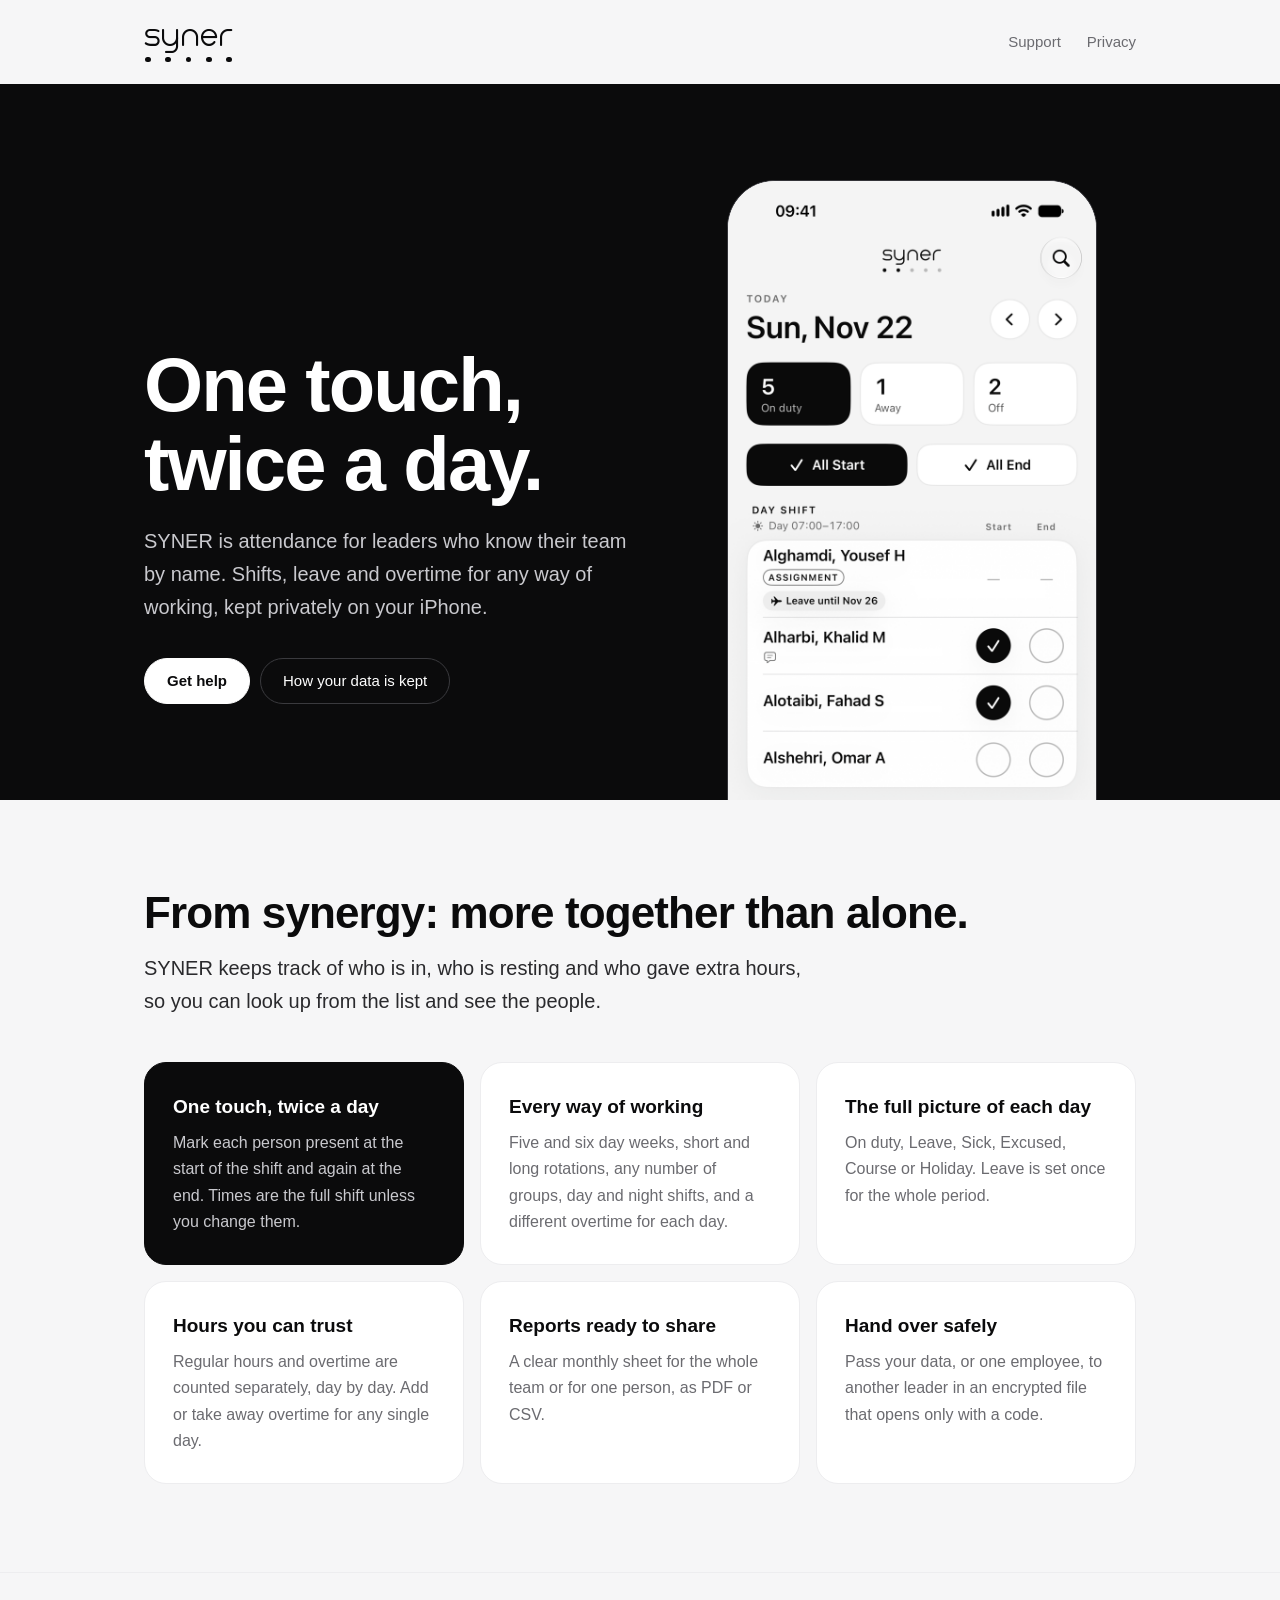
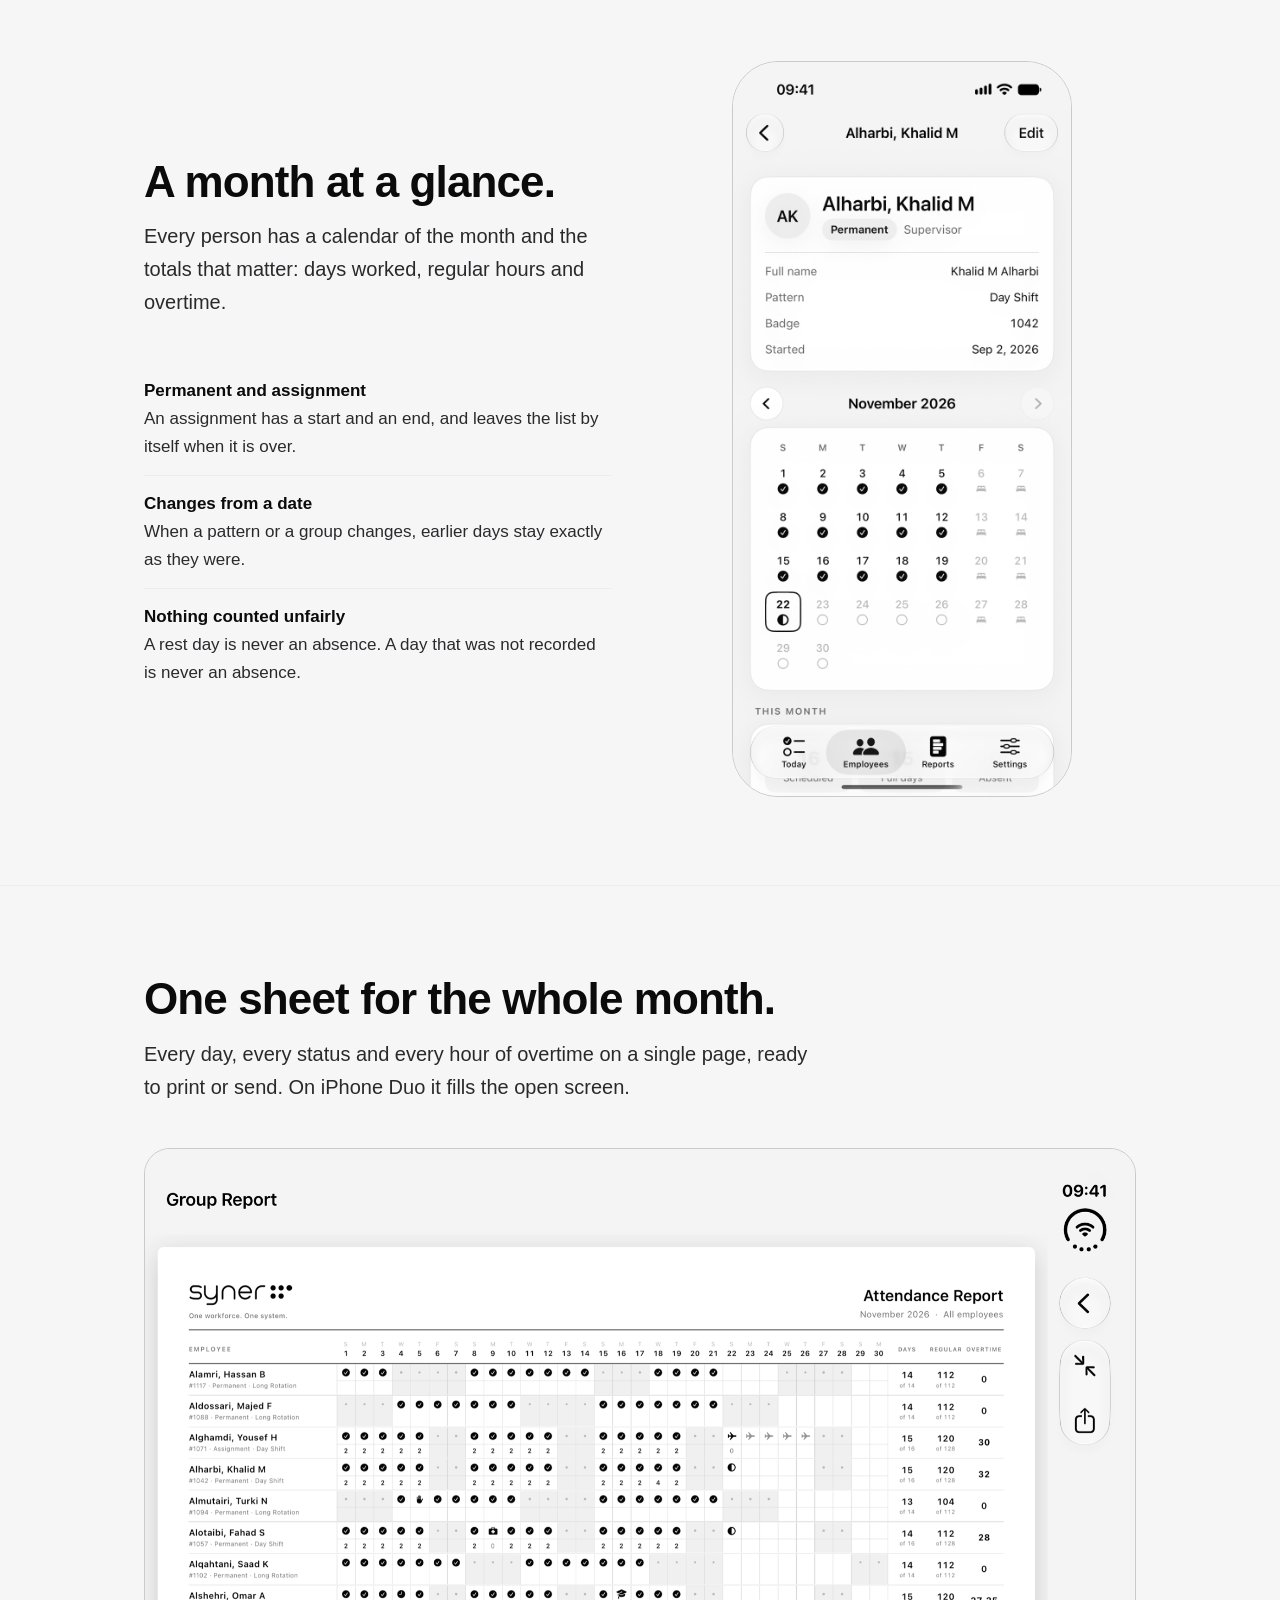
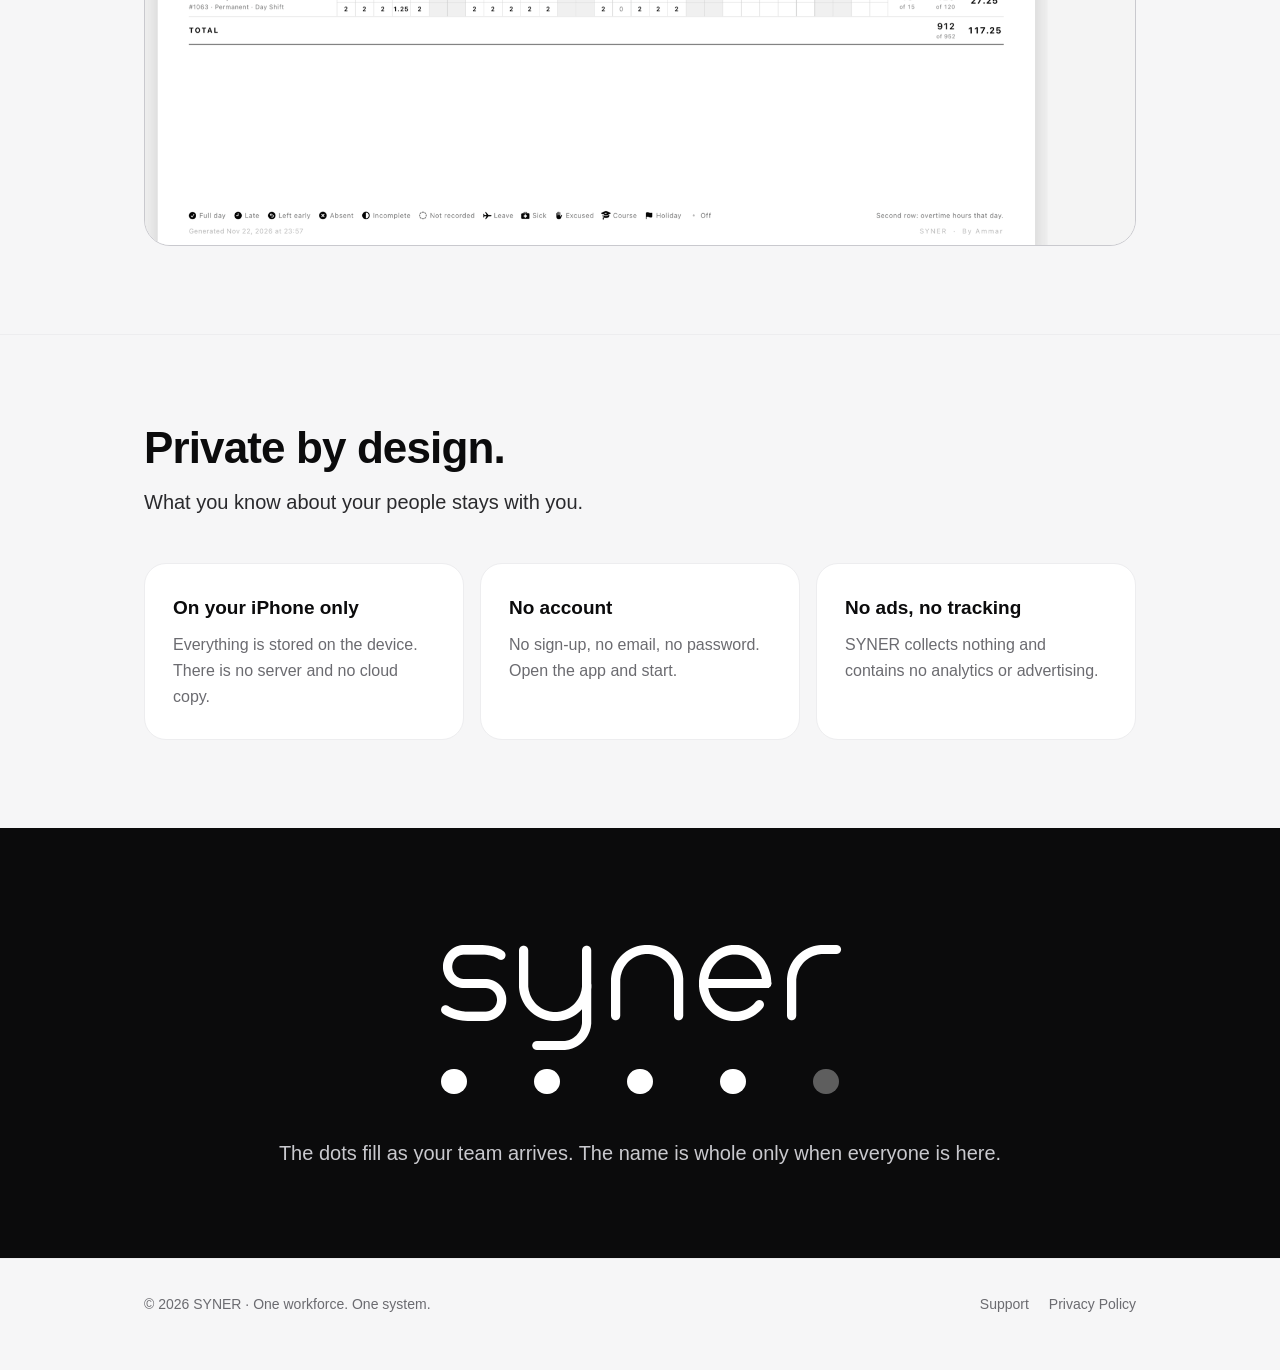
==== index.html @ 1ca75321 "SYNER website: home, support and privacy policy" ====
<!doctype html>
<html lang="en">
<head>
<meta charset="utf-8">
<meta name="viewport" content="width=device-width, initial-scale=1">
<title>SYNER — Team attendance and overtime</title>
<meta name="description" content="SYNER is attendance for leaders who know their team by name. One touch, twice a day: shifts, leave and overtime for any work pattern, kept privately on your iPhone.">
<meta property="og:title" content="SYNER — One workforce. One system.">
<meta property="og:description" content="Attendance, shifts, leave and overtime for your whole team. Private, on your iPhone.">
<meta property="og:image" content="img/social.png">
<link rel="icon" href="img/icon.png">
<link rel="stylesheet" href="style.css">
</head>
<body>

<header class="top"><div class="wrap">
  <a class="mark" href="./" aria-label="SYNER home"><b>syner</b><i><u></u><u></u><u></u><u></u><u></u></i></a>
  <nav><a href="support.html">Support</a><a href="privacy.html">Privacy</a></nav>
</div></header>

<main>
<section class="hero"><div class="wrap grid">
  <div class="copy">
    <h1>One touch,<br>twice a day.</h1>
    <p>SYNER is attendance for leaders who know their team by name. Shifts, leave and overtime for any way of working, kept privately on your iPhone.</p>
    <a class="badge solid" href="support.html">Get help</a><a class="badge" href="privacy.html">How your data is kept</a>
  </div>
  <div class="shot"><img src="img/01-today.png" alt="The Today screen in SYNER: each person with a tick for the start and the end of the shift" width="782" height="1700"></div>
</div></section>

<section><div class="wrap">
  <h2>From synergy: more together than alone.</h2>
  <p class="lead">SYNER keeps track of who is in, who is resting and who gave extra hours, so you can look up from the list and see the people.</p>
  <div class="cards">
    <div class="card dark"><h3>One touch, twice a day</h3><p>Mark each person present at the start of the shift and again at the end. Times are the full shift unless you change them.</p></div>
    <div class="card"><h3>Every way of working</h3><p>Five and six day weeks, short and long rotations, any number of groups, day and night shifts, and a different overtime for each day.</p></div>
    <div class="card"><h3>The full picture of each day</h3><p>On duty, Leave, Sick, Excused, Course or Holiday. Leave is set once for the whole period.</p></div>
    <div class="card"><h3>Hours you can trust</h3><p>Regular hours and overtime are counted separately, day by day. Add or take away overtime for any single day.</p></div>
    <div class="card"><h3>Reports ready to share</h3><p>A clear monthly sheet for the whole team or for one person, as PDF or CSV.</p></div>
    <div class="card"><h3>Hand over safely</h3><p>Pass your data, or one employee, to another leader in an encrypted file that opens only with a code.</p></div>
  </div>
</div></section>

<section class="line"><div class="wrap split">
  <div>
    <h2>A month at a glance.</h2>
    <p class="lead">Every person has a calendar of the month and the totals that matter: days worked, regular hours and overtime.</p>
    <ul class="plain">
      <li><b>Permanent and assignment</b>An assignment has a start and an end, and leaves the list by itself when it is over.</li>
      <li><b>Changes from a date</b>When a pattern or a group changes, earlier days stay exactly as they were.</li>
      <li><b>Nothing counted unfairly</b>A rest day is never an absence. A day that was not recorded is never an absence.</li>
    </ul>
  </div>
  <img src="img/03-person.png" alt="An employee's month calendar in SYNER" width="782" height="1700" loading="lazy">
</div></section>

<section class="line"><div class="wrap wide">
  <h2>One sheet for the whole month.</h2>
  <p class="lead">Every day, every status and every hour of overtime on a single page, ready to print or send. On iPhone Duo it fills the open screen.</p>
  <img src="img/duo-sheet.png" alt="The monthly attendance report in SYNER on the open iPhone Duo" width="1800" height="1266" loading="lazy">
</div></section>

<section class="line"><div class="wrap">
  <h2>Private by design.</h2>
  <p class="lead">What you know about your people stays with you.</p>
  <div class="cards">
    <div class="card"><h3>On your iPhone only</h3><p>Everything is stored on the device. There is no server and no cloud copy.</p></div>
    <div class="card"><h3>No account</h3><p>No sign-up, no email, no password. Open the app and start.</p></div>
    <div class="card"><h3>No ads, no tracking</h3><p>SYNER collects nothing and contains no analytics or advertising.</p></div>
  </div>
</div></section>

<section class="closing"><div class="wrap">
  <span class="mark"><b>syner</b><i><u></u><u></u><u></u><u></u><u class="wait"></u></i></span>
  <p>The dots fill as your team arrives. The name is whole only when everyone is here.</p>
</div></section>
</main>

<footer><div class="wrap">
  <span>© 2026 SYNER · One workforce. One system.</span>
  <span><a href="support.html">Support</a><a href="privacy.html">Privacy Policy</a></span>
</div></footer>
</body>
</html>
---- style.css ----
@font-face { font-family: "Syner Display"; src: url("font/SynerDisplay-Regular.ttf") format("truetype"); font-display: swap; }

:root { --ink: #0b0b0c; --graphite: #2a2a2d; --slate: #6b6b70; --mist: #c9c9ce; --fog: #ededef; --paper: #fff; --bg: #f6f6f7; }
* { box-sizing: border-box; }
html { -webkit-text-size-adjust: 100%; }
body { margin: 0; background: var(--bg); color: var(--ink); font: 17px/1.65 -apple-system, BlinkMacSystemFont, "SF Pro Text", "Helvetica Neue", Arial, sans-serif; -webkit-font-smoothing: antialiased; }
a { color: inherit; }
.wrap { max-width: 1040px; margin: 0 auto; padding: 0 24px; }
.narrow { max-width: 720px; }

/* The mark: the name on five dots. */
.mark { display: inline-block; text-decoration: none; line-height: 1; }
.mark b { display: block; font: 400 1em/1 "Syner Display", -apple-system, sans-serif; letter-spacing: 0; }
.mark i { display: flex; justify-content: space-between; margin: .16em .03em 0; }
.mark i u { width: .19em; height: .19em; border-radius: 50%; background: currentColor; }
.mark i u.wait { opacity: .34; }

header.top { padding: 22px 0; }
header.top .wrap { display: flex; align-items: center; justify-content: space-between; }
header.top .mark { font-size: 30px; }
nav a { margin-left: 26px; text-decoration: none; font-size: 15px; color: var(--slate); }
nav a:hover, nav a[aria-current] { color: var(--ink); }

.hero { background: var(--ink); color: #fff; padding: 96px 0 0; overflow: hidden; }
.hero .grid { display: grid; grid-template-columns: 1.05fr .95fr; gap: 48px; align-items: end; }
.hero .mark { font-size: 44px; margin-bottom: 44px; }
.hero h1 { font-size: clamp(42px, 6.4vw, 76px); line-height: 1.04; letter-spacing: -.025em; margin: 0 0 22px; font-weight: 600; }
.hero p { font-size: 20px; color: var(--mist); max-width: 30em; margin: 0 0 34px; }
.hero .copy { padding-bottom: 96px; }
.hero .shot { height: 620px; max-width: 370px; margin: 0 auto; overflow: hidden; border-radius: 48px 48px 0 0; border: 1px solid #333338; border-bottom: 0; background: #f4f4f5; }
.hero .shot img { display: block; width: 100%; height: auto; }
.badge { display: inline-block; border: 1px solid #3a3a3e; border-radius: 999px; padding: 10px 22px; color: #fff; text-decoration: none; font-size: 15px; }
.badge.solid { background: #fff; color: var(--ink); border-color: #fff; margin-right: 10px; font-weight: 600; }

section { padding: 88px 0; }
section.line { border-top: 1px solid var(--fog); }
h2 { font-size: clamp(30px, 4vw, 44px); line-height: 1.12; letter-spacing: -.02em; margin: 0 0 14px; font-weight: 600; }
.lead { font-size: 20px; color: var(--graphite); max-width: 34em; margin: 0 0 44px; }
.cards { display: grid; grid-template-columns: repeat(auto-fit, minmax(250px, 1fr)); gap: 16px; }
.card { background: var(--paper); border: 1px solid var(--fog); border-radius: 22px; padding: 28px; }
.card h3 { margin: 0 0 8px; font-size: 19px; font-weight: 600; }
.card p { margin: 0; color: var(--slate); font-size: 16px; }
.dark { background: var(--ink); color: #fff; border-color: var(--ink); }
.dark p { color: var(--mist); }

.split { display: grid; grid-template-columns: 1fr 1fr; gap: 56px; align-items: center; }
.split img { width: 100%; max-width: 340px; height: auto; display: block; margin: 0 auto; border-radius: 46px; border: 1px solid var(--mist); }
.wide img { width: 100%; height: auto; border-radius: 26px; border: 1px solid var(--mist); display: block; }
ul.plain { list-style: none; padding: 0; margin: 0; }
ul.plain li { padding: 14px 0; border-bottom: 1px solid var(--fog); color: var(--graphite); }
ul.plain li:last-child { border-bottom: 0; }
ul.plain b { display: block; color: var(--ink); font-weight: 600; }

.closing { background: var(--ink); color: #fff; text-align: center; }
.closing .mark { font-size: clamp(64px, 12vw, 132px); }
.closing p { color: var(--mist); font-size: 20px; margin: 34px 0 0; }

/* Text pages */
.page { padding: 56px 0 96px; }
.page h1 { font-size: clamp(36px, 5vw, 54px); letter-spacing: -.025em; line-height: 1.08; margin: 0 0 10px; font-weight: 600; }
.page .meta { color: var(--slate); margin: 0 0 40px; }
.page h2 { font-size: 24px; margin: 44px 0 10px; letter-spacing: -.01em; }
.page p, .page li { color: var(--graphite); }
.page ul { padding-left: 22px; }
.note { background: var(--paper); border: 1px solid var(--fog); border-radius: 22px; padding: 26px 28px; margin: 0 0 12px; }
.note p { margin: 0; }
details { background: var(--paper); border: 1px solid var(--fog); border-radius: 18px; padding: 18px 22px; margin-bottom: 10px; }
summary { cursor: pointer; font-weight: 600; list-style: none; }
summary::-webkit-details-marker { display: none; }
summary::after { content: "+"; float: right; color: var(--slate); font-weight: 400; }
details[open] summary::after { content: "–"; }
details p { margin: 12px 0 0; }
.contact { background: var(--ink); color: #fff; border-radius: 22px; padding: 32px; margin-top: 44px; }
.contact p { color: var(--mist); margin: 6px 0 20px; }
.contact a.badge.solid { margin: 0; }

footer { border-top: 1px solid var(--fog); padding: 34px 0 54px; color: var(--slate); font-size: 14px; }
footer .wrap { display: flex; justify-content: space-between; flex-wrap: wrap; gap: 12px; }
footer a { margin-left: 20px; text-decoration: none; }
footer a:first-child { margin-left: 0; }

@media (max-width: 800px) {
  .hero { padding-top: 64px; }
  .hero .grid, .split { grid-template-columns: 1fr; gap: 36px; }
  .hero .copy { padding-bottom: 8px; }
  section { padding: 64px 0; }
  nav a { margin-left: 18px; }
}
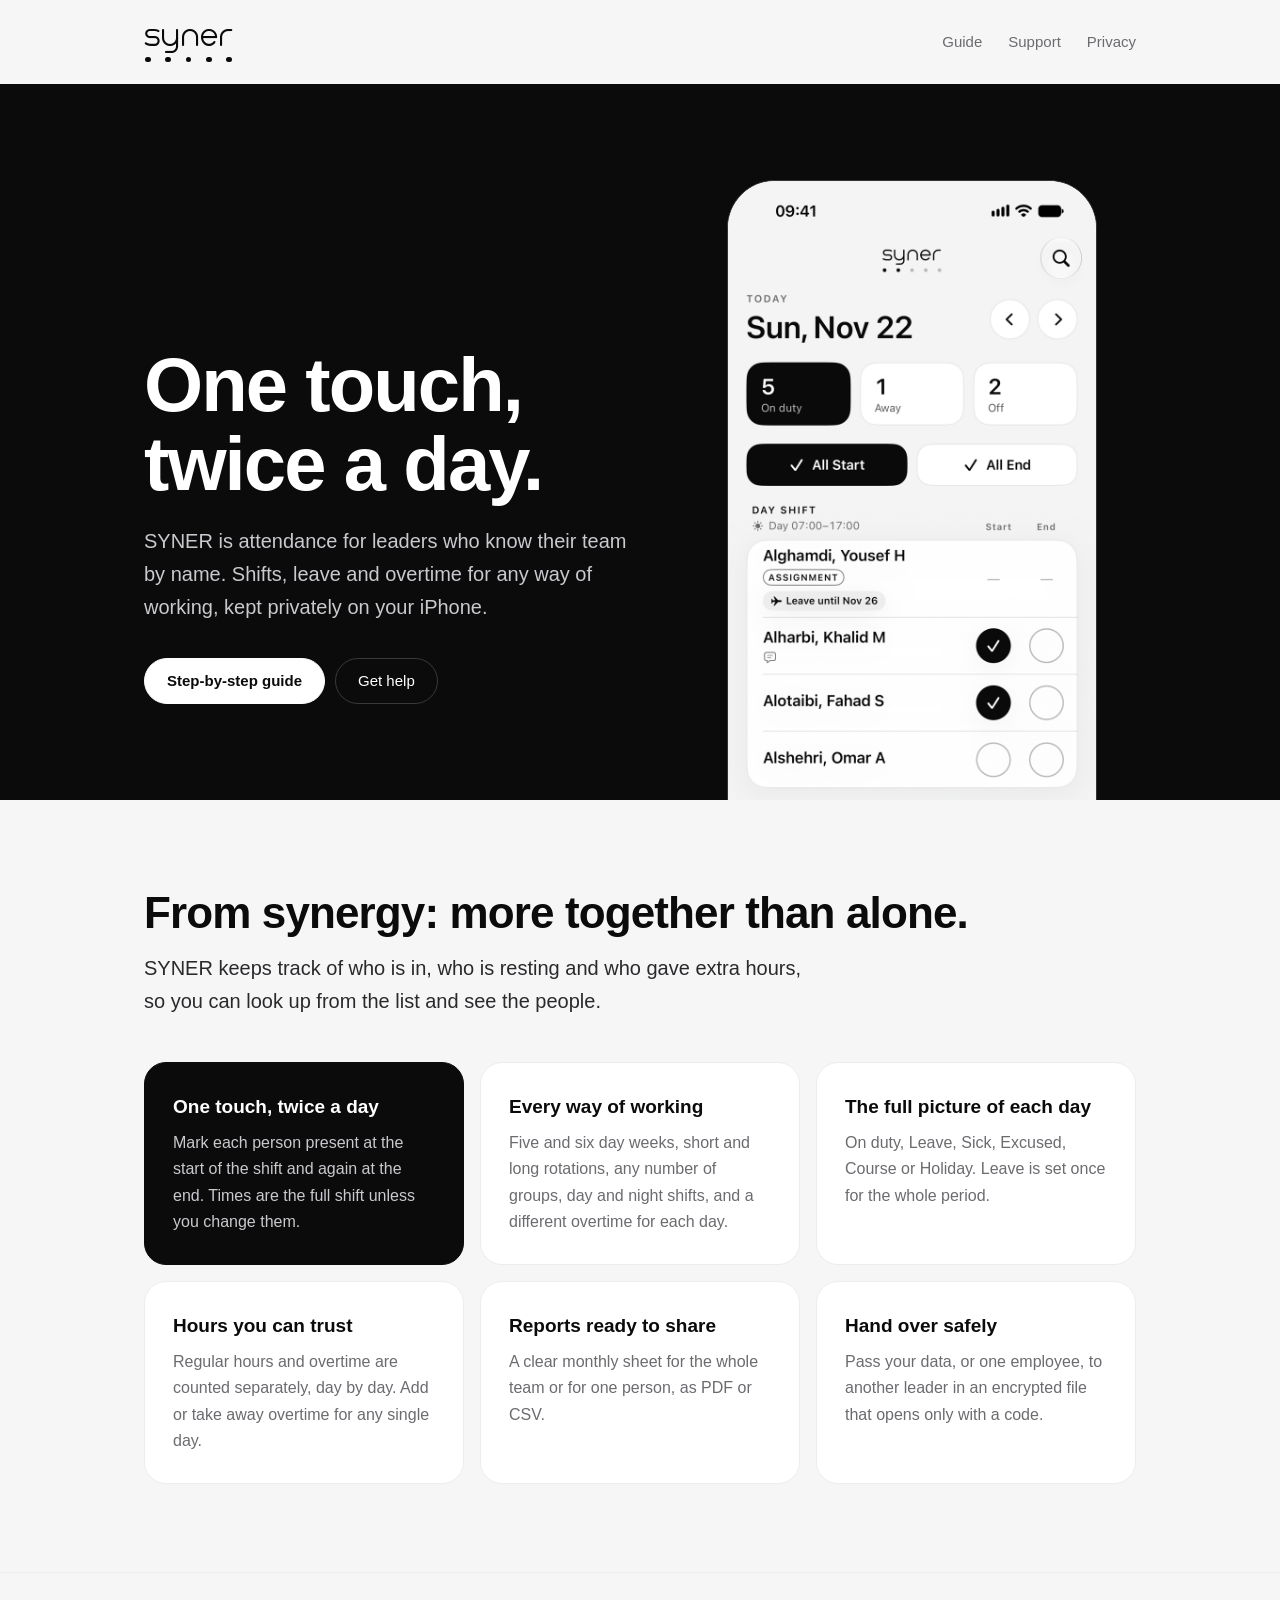
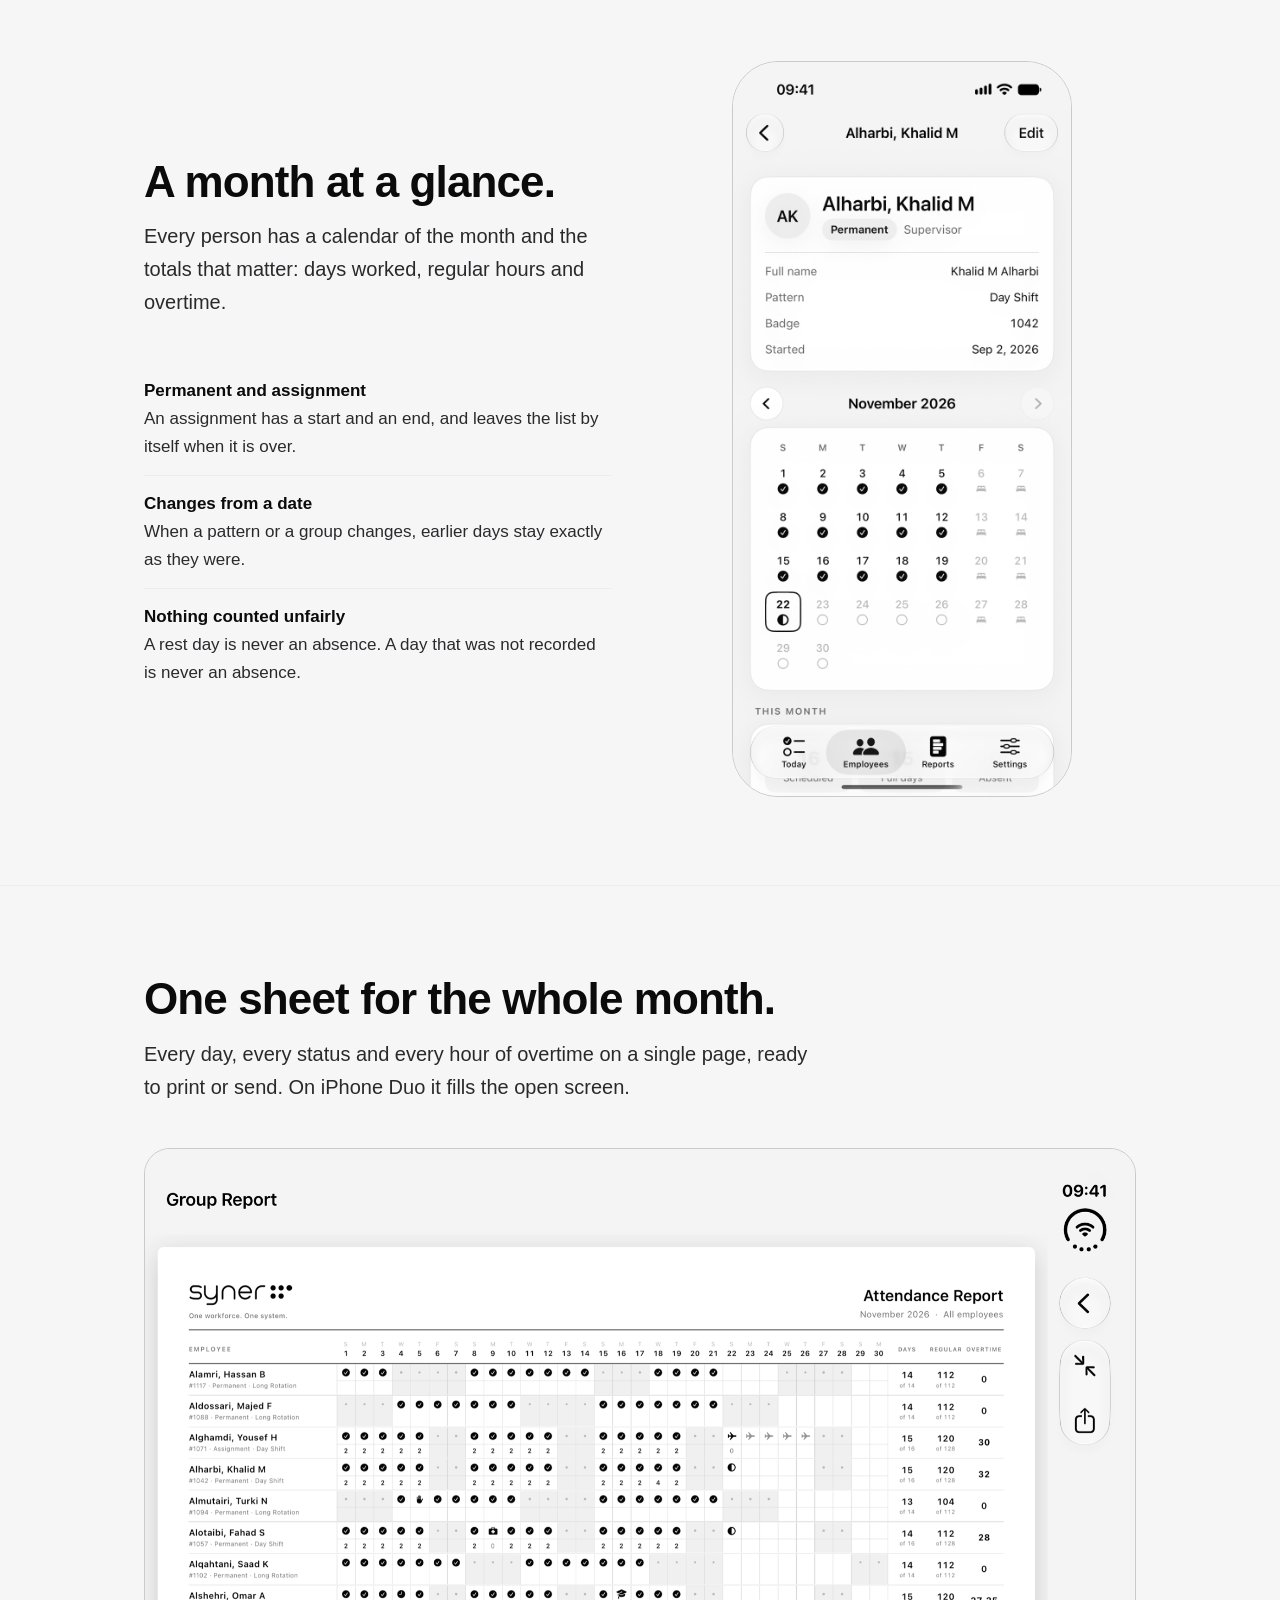
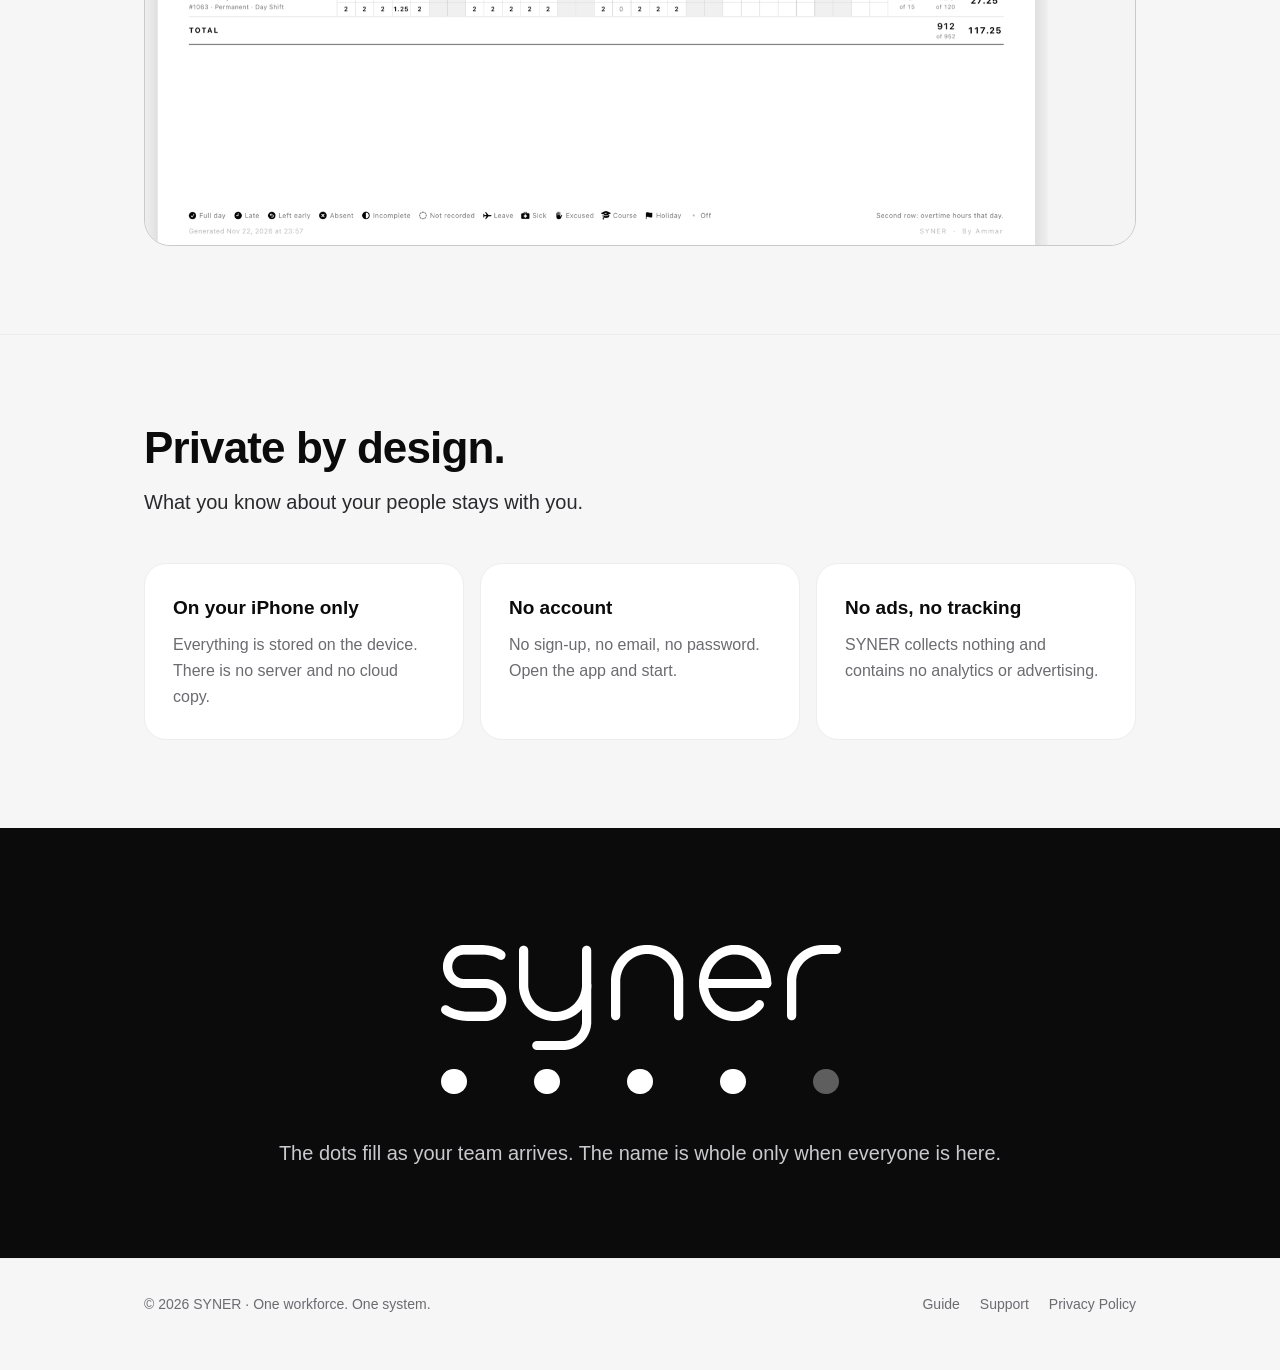
==== commit 69e9ff98: "Add the step-by-step guide with screenshots Co-Authored-By: Claude Fable 5.2 <noreply@anthropic.com>" ====
--- a/index.html
+++ b/index.html
@@ -15,7 +15,7 @@
 
 <header class="top"><div class="wrap">
   <a class="mark" href="./" aria-label="SYNER home"><b>syner</b><i><u></u><u></u><u></u><u></u><u></u></i></a>
-  <nav><a href="support.html">Support</a><a href="privacy.html">Privacy</a></nav>
+  <nav><a href="guide.html">Guide</a><a href="support.html">Support</a><a href="privacy.html">Privacy</a></nav>
 </div></header>
 
 <main>
@@ -23,7 +23,7 @@
   <div class="copy">
     <h1>One touch,<br>twice a day.</h1>
     <p>SYNER is attendance for leaders who know their team by name. Shifts, leave and overtime for any way of working, kept privately on your iPhone.</p>
-    <a class="badge solid" href="support.html">Get help</a><a class="badge" href="privacy.html">How your data is kept</a>
+    <a class="badge solid" href="guide.html">Step-by-step guide</a><a class="badge" href="support.html">Get help</a>
   </div>
   <div class="shot"><img src="img/01-today.png" alt="The Today screen in SYNER: each person with a tick for the start and the end of the shift" width="782" height="1700"></div>
 </div></section>
@@ -78,7 +78,7 @@
 
 <footer><div class="wrap">
   <span>© 2026 SYNER · One workforce. One system.</span>
-  <span><a href="support.html">Support</a><a href="privacy.html">Privacy Policy</a></span>
+  <span><a href="guide.html">Guide</a><a href="support.html">Support</a><a href="privacy.html">Privacy Policy</a></span>
 </div></footer>
 </body>
 </html>
--- a/style.css
+++ b/style.css
@@ -86,3 +86,61 @@
   section { padding: 64px 0; }
   nav a { margin-left: 18px; }
 }
+
+/* Guide */
+.guide-hero { background: var(--ink); color: #fff; padding: 84px 0 72px; }
+.guide-hero .eyebrow { margin: 0 0 18px; font-size: 13px; letter-spacing: .14em; text-transform: uppercase; color: var(--mist); }
+.guide-hero h1 { font-size: clamp(38px, 5.6vw, 66px); line-height: 1.05; letter-spacing: -.025em; margin: 0 0 20px; font-weight: 600; }
+.guide-hero p { font-size: 20px; color: var(--mist); max-width: 32em; margin: 0; }
+.phases { list-style: none; padding: 0; margin: 52px 0 0; display: grid; grid-template-columns: repeat(4, 1fr); gap: 12px; counter-reset: phase; }
+.phases a { display: block; height: 100%; border: 1px solid #333338; border-radius: 20px; padding: 20px 22px; text-decoration: none; counter-increment: phase; }
+.phases a:hover { border-color: #6b6b70; }
+.phases a::before { content: "0" counter(phase); display: block; font-size: 13px; color: var(--slate); margin-bottom: 26px; font-variant-numeric: tabular-nums; }
+.phases b { display: block; font-size: 19px; font-weight: 600; }
+.phases span { display: block; font-size: 14px; color: var(--mist); margin-top: 2px; }
+
+.toc { display: flex; flex-wrap: wrap; gap: 8px; padding: 34px 0 0; }
+.toc a { margin: 0; display: inline-flex; align-items: center; gap: 9px; background: var(--paper); border: 1px solid var(--fog); border-radius: 999px; padding: 7px 16px 7px 8px; font-size: 14px; color: var(--graphite); }
+.toc a:hover { border-color: var(--mist); color: var(--ink); }
+.toc i { font-style: normal; width: 22px; height: 22px; border-radius: 50%; background: var(--ink); color: #fff; font-size: 12px; font-weight: 600; display: grid; place-items: center; }
+
+.step { padding: 76px 0; border-top: 1px solid var(--fog); scroll-margin-top: 8px; }
+.toc + .step, div.wrap + .step { border-top: 0; }
+.step-grid { display: grid; grid-template-columns: minmax(0, 1fr) minmax(0, 1.08fr); gap: 56px; align-items: start; }
+.step .phase { margin: 0 0 14px; font-size: 12px; letter-spacing: .14em; text-transform: uppercase; color: var(--slate); }
+.step h2 { font-size: clamp(28px, 3.4vw, 38px); display: flex; align-items: center; gap: 14px; margin-bottom: 16px; }
+.step h2 .num { flex: none; width: 44px; height: 44px; border-radius: 50%; background: var(--ink); color: #fff; font-size: 20px; letter-spacing: 0; display: grid; place-items: center; }
+.step h3 { font-size: 18px; margin: 30px 0 6px; font-weight: 600; }
+.step .lead { font-size: 19px; margin-bottom: 26px; }
+.step p { color: var(--graphite); margin: 0 0 14px; }
+ol.do { list-style: none; counter-reset: do; padding: 0; margin: 0 0 22px; }
+ol.do li { counter-increment: do; position: relative; padding: 13px 0 13px 42px; border-bottom: 1px solid var(--fog); color: var(--graphite); }
+ol.do li:last-child { border-bottom: 0; }
+ol.do li::before { content: counter(do); position: absolute; left: 0; top: 14px; width: 26px; height: 26px; border-radius: 50%; border: 1.5px solid var(--ink); color: var(--ink); font-size: 13px; font-weight: 600; display: grid; place-items: center; }
+ol.do b, .step p b { color: var(--ink); font-weight: 600; }
+.tip { background: var(--paper); border: 1px solid var(--fog); border-left: 3px solid var(--ink); border-radius: 4px 16px 16px 4px; padding: 16px 20px; font-size: 16px; margin-top: 22px !important; }
+
+.shots { display: grid; grid-template-columns: 1fr 1fr; gap: 18px; position: sticky; top: 24px; }
+.shots.one { grid-template-columns: minmax(0, 300px); justify-content: center; }
+figure { margin: 0; }
+.phone { position: relative; }
+.phone img { display: block; width: 100%; height: auto; border-radius: 34px; border: 1px solid var(--mist); background: var(--paper); box-shadow: 0 18px 40px -22px rgba(11,11,12,.35); }
+figcaption { margin-top: 12px; text-align: center; font-size: 13px; color: var(--slate); }
+.pin { position: absolute; transform: translate(-50%, -50%); width: 26px; height: 26px; border-radius: 50%; background: var(--ink); color: #fff; border: 2px solid #fff; box-shadow: 0 2px 8px rgba(11,11,12,.35); font-size: 13px; font-weight: 600; line-height: 1; display: grid; place-items: center; }
+.sheet { margin-top: 56px; }
+.sheet img { display: block; width: 100%; height: auto; border-radius: 26px; border: 1px solid var(--mist); }
+.closing a { color: #fff; }
+
+@media (max-width: 900px) {
+  .step-grid { grid-template-columns: 1fr; gap: 36px; }
+  .shots { position: static; max-width: 560px; margin: 0 auto; width: 100%; }
+  .phases { grid-template-columns: 1fr 1fr; }
+  .step { padding: 56px 0; }
+  .guide-hero { padding: 60px 0 52px; }
+}
+@media (max-width: 480px) {
+  .shots { gap: 12px; }
+  .phone img { border-radius: 22px; }
+  .pin { width: 22px; height: 22px; font-size: 11px; }
+  nav a { margin-left: 14px; }
+}
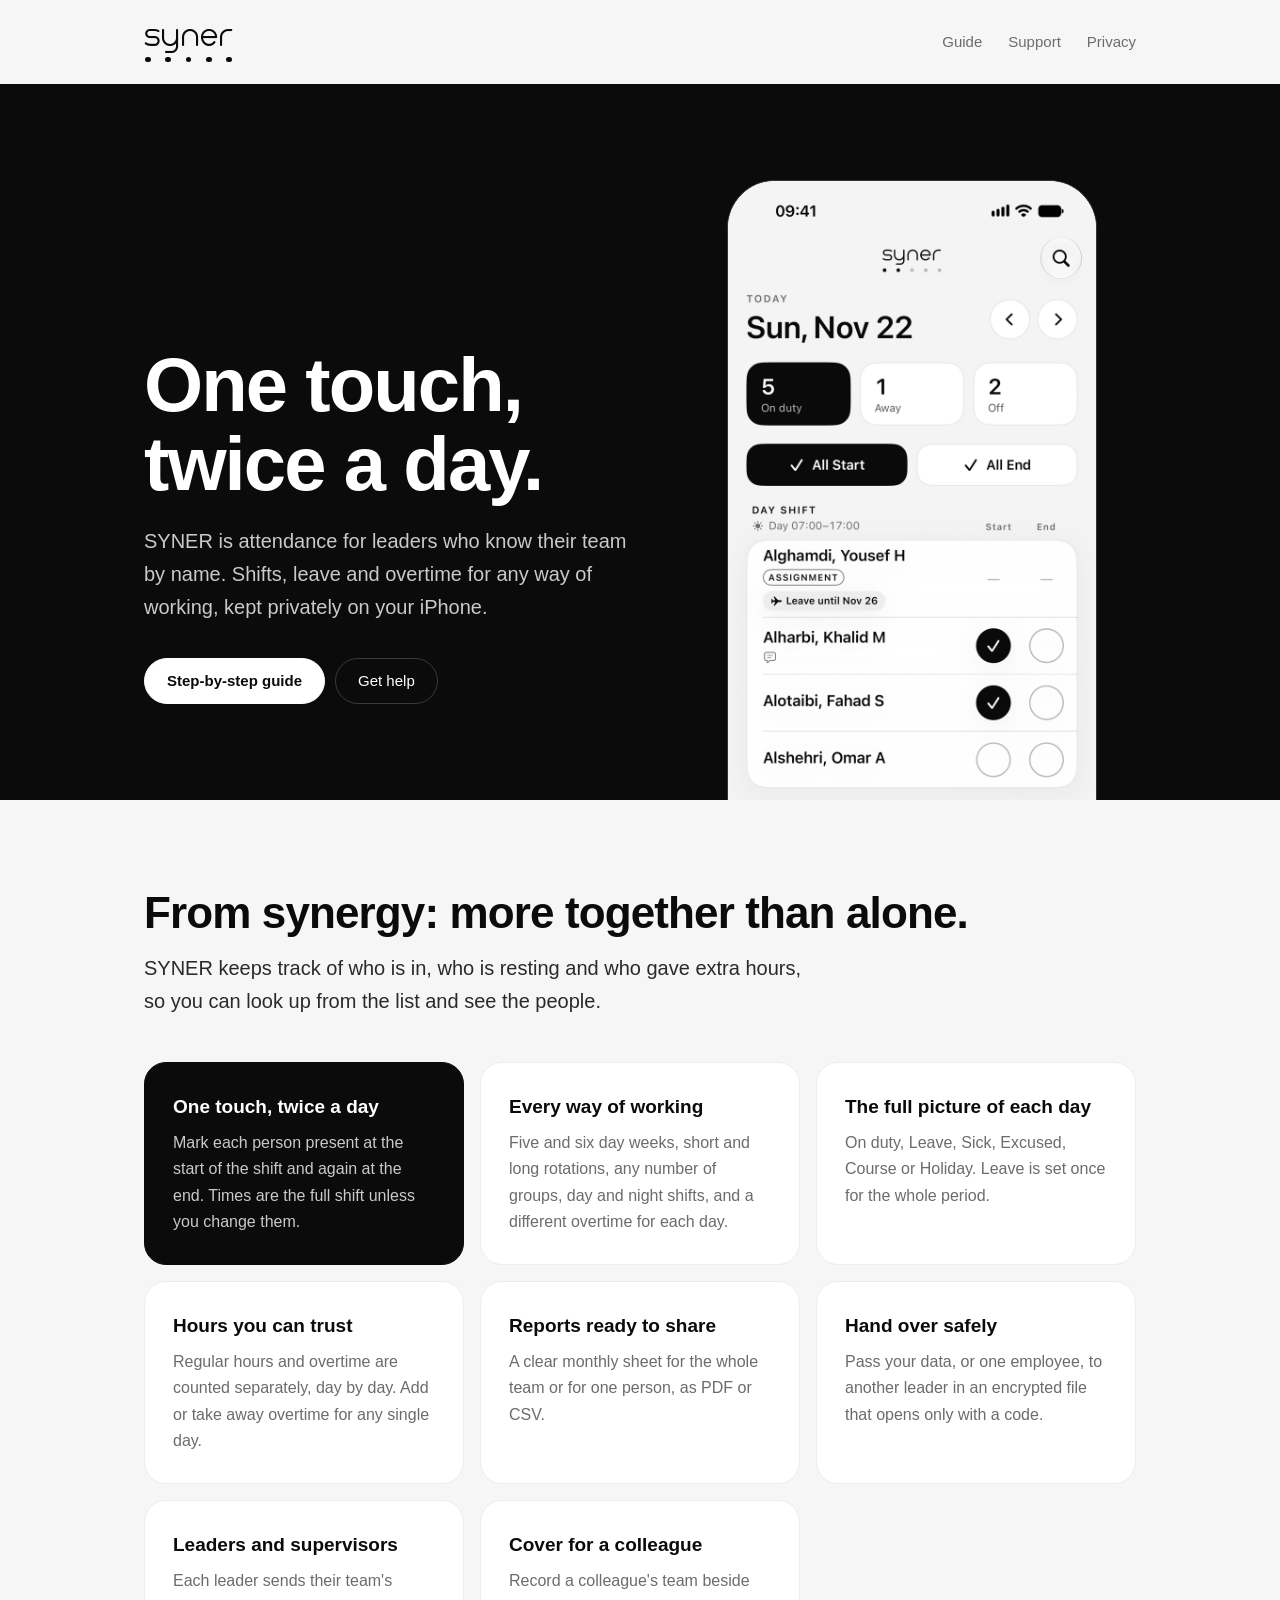
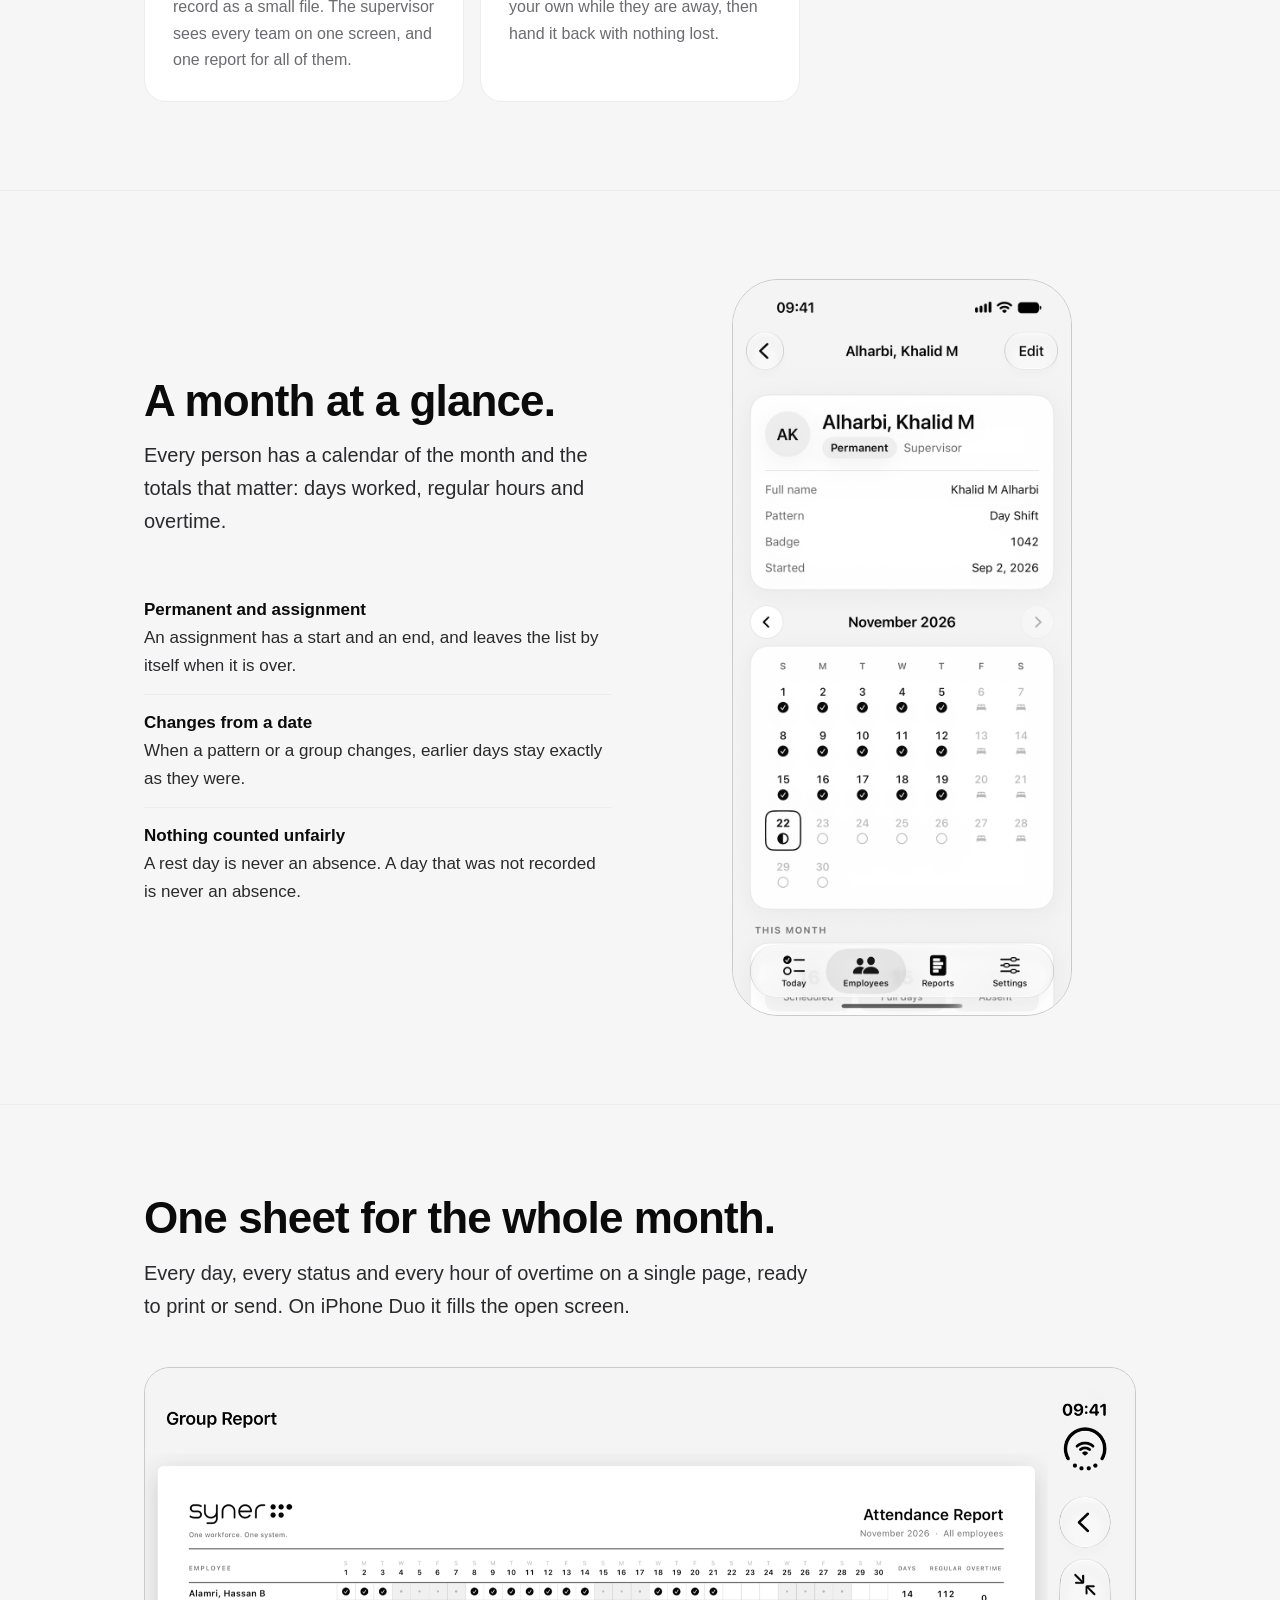
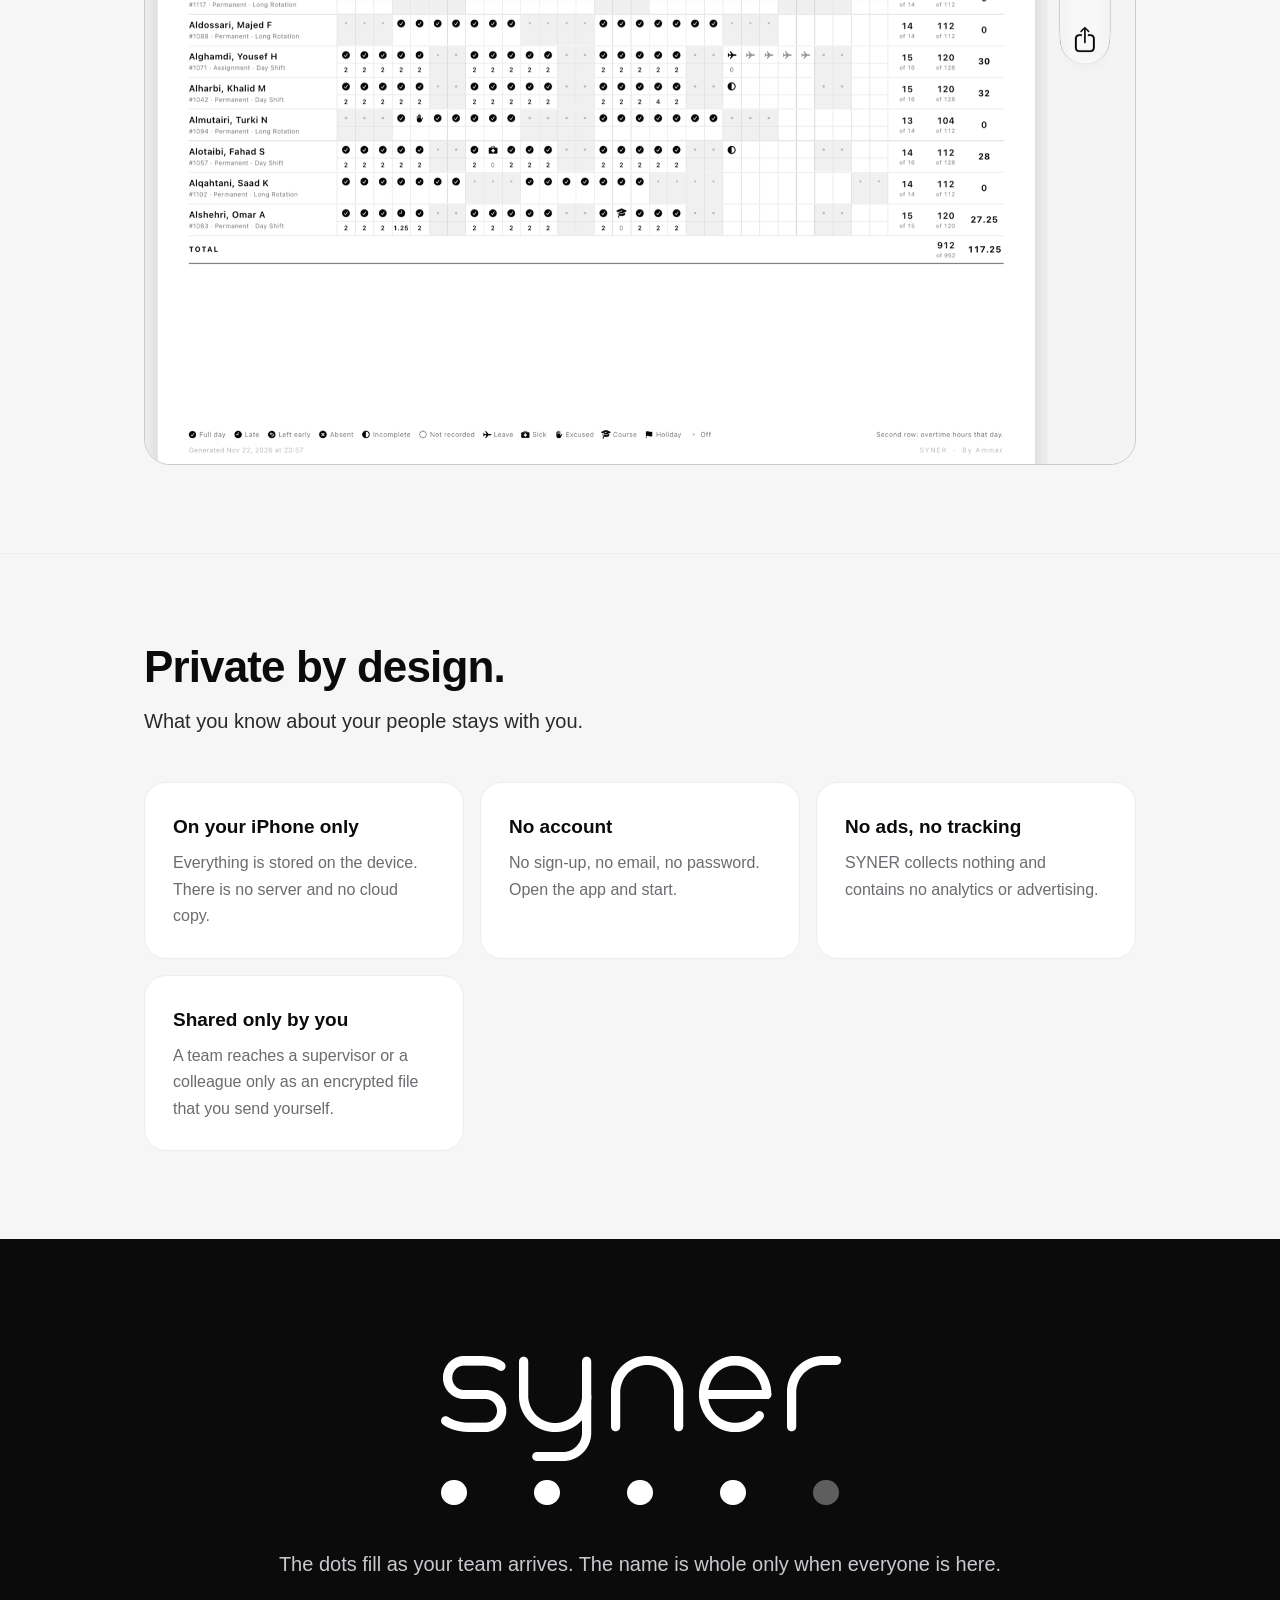
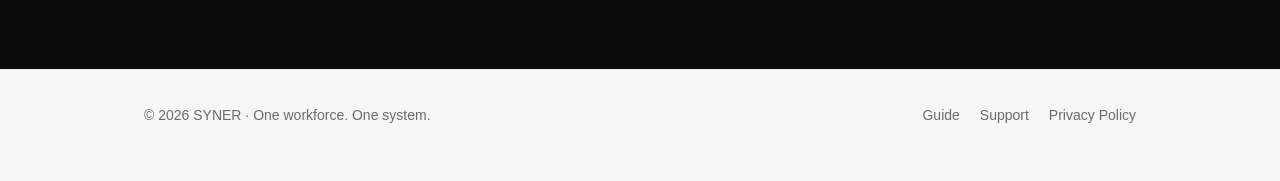
==== commit bdeca2f2: "Guide: sharing with a supervisor, following teams and covering for a colleague; support, privacy and" ====
--- a/index.html
+++ b/index.html
@@ -38,6 +38,8 @@
     <div class="card"><h3>Hours you can trust</h3><p>Regular hours and overtime are counted separately, day by day. Add or take away overtime for any single day.</p></div>
     <div class="card"><h3>Reports ready to share</h3><p>A clear monthly sheet for the whole team or for one person, as PDF or CSV.</p></div>
     <div class="card"><h3>Hand over safely</h3><p>Pass your data, or one employee, to another leader in an encrypted file that opens only with a code.</p></div>
+    <div class="card"><h3>Leaders and supervisors</h3><p>Each leader sends their team's record as a small file. The supervisor sees every team on one screen, and one report for all of them.</p></div>
+    <div class="card"><h3>Cover for a colleague</h3><p>Record a colleague's team beside your own while they are away, then hand it back with nothing lost.</p></div>
   </div>
 </div></section>
 
@@ -67,6 +69,7 @@
     <div class="card"><h3>On your iPhone only</h3><p>Everything is stored on the device. There is no server and no cloud copy.</p></div>
     <div class="card"><h3>No account</h3><p>No sign-up, no email, no password. Open the app and start.</p></div>
     <div class="card"><h3>No ads, no tracking</h3><p>SYNER collects nothing and contains no analytics or advertising.</p></div>
+    <div class="card"><h3>Shared only by you</h3><p>A team reaches a supervisor or a colleague only as an encrypted file that you send yourself.</p></div>
   </div>
 </div></section>
 
--- a/style.css
+++ b/style.css
@@ -92,7 +92,7 @@
 .guide-hero .eyebrow { margin: 0 0 18px; font-size: 13px; letter-spacing: .14em; text-transform: uppercase; color: var(--mist); }
 .guide-hero h1 { font-size: clamp(38px, 5.6vw, 66px); line-height: 1.05; letter-spacing: -.025em; margin: 0 0 20px; font-weight: 600; }
 .guide-hero p { font-size: 20px; color: var(--mist); max-width: 32em; margin: 0; }
-.phases { list-style: none; padding: 0; margin: 52px 0 0; display: grid; grid-template-columns: repeat(4, 1fr); gap: 12px; counter-reset: phase; }
+.phases { list-style: none; padding: 0; margin: 52px 0 0; display: grid; grid-template-columns: repeat(5, 1fr); gap: 12px; counter-reset: phase; }
 .phases a { display: block; height: 100%; border: 1px solid #333338; border-radius: 20px; padding: 20px 22px; text-decoration: none; counter-increment: phase; }
 .phases a:hover { border-color: #6b6b70; }
 .phases a::before { content: "0" counter(phase); display: block; font-size: 13px; color: var(--slate); margin-bottom: 26px; font-variant-numeric: tabular-nums; }
@@ -128,6 +128,7 @@
 figcaption { margin-top: 12px; text-align: center; font-size: 13px; color: var(--slate); }
 .pin { position: absolute; transform: translate(-50%, -50%); width: 26px; height: 26px; border-radius: 50%; background: var(--ink); color: #fff; border: 2px solid #fff; box-shadow: 0 2px 8px rgba(11,11,12,.35); font-size: 13px; font-weight: 600; line-height: 1; display: grid; place-items: center; }
 .sheet { margin-top: 56px; }
+.sheet figcaption { margin-top: 14px; }
 .sheet img { display: block; width: 100%; height: auto; border-radius: 26px; border: 1px solid var(--mist); }
 .closing a { color: #fff; }
 
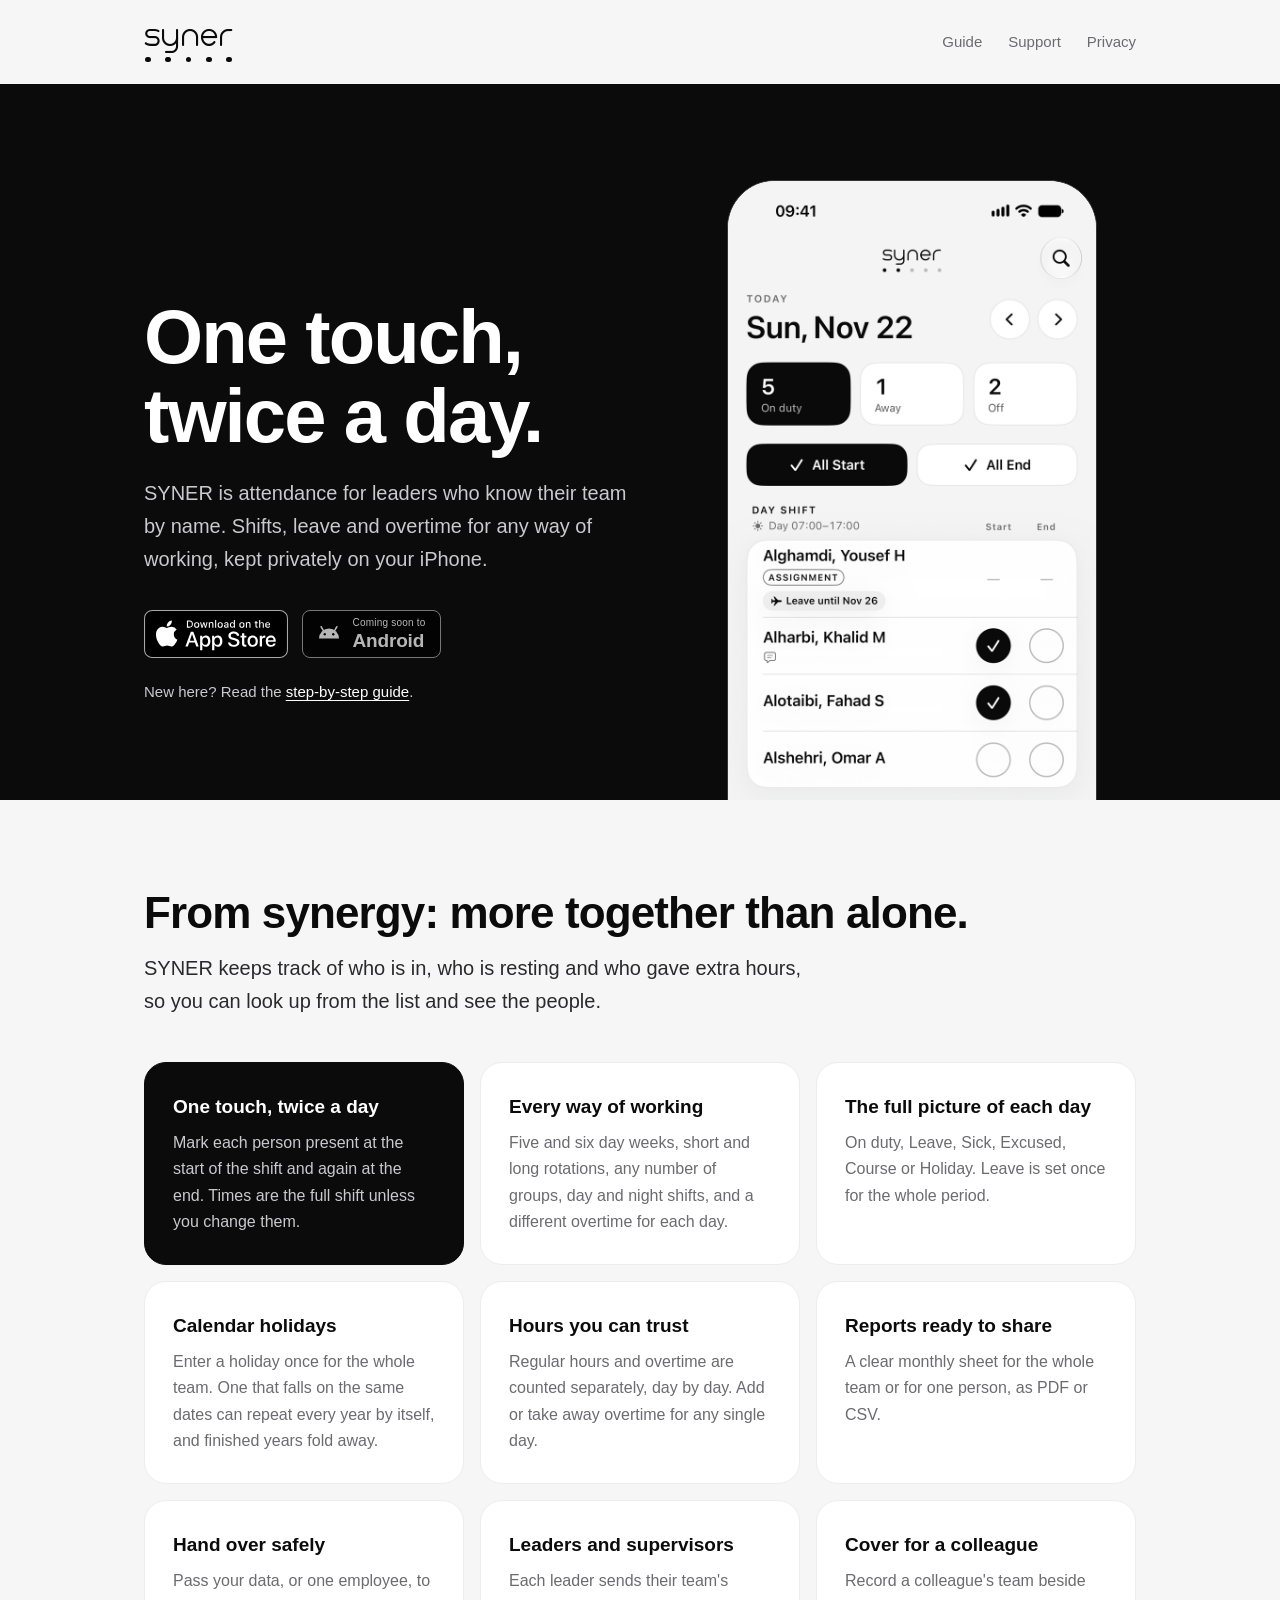
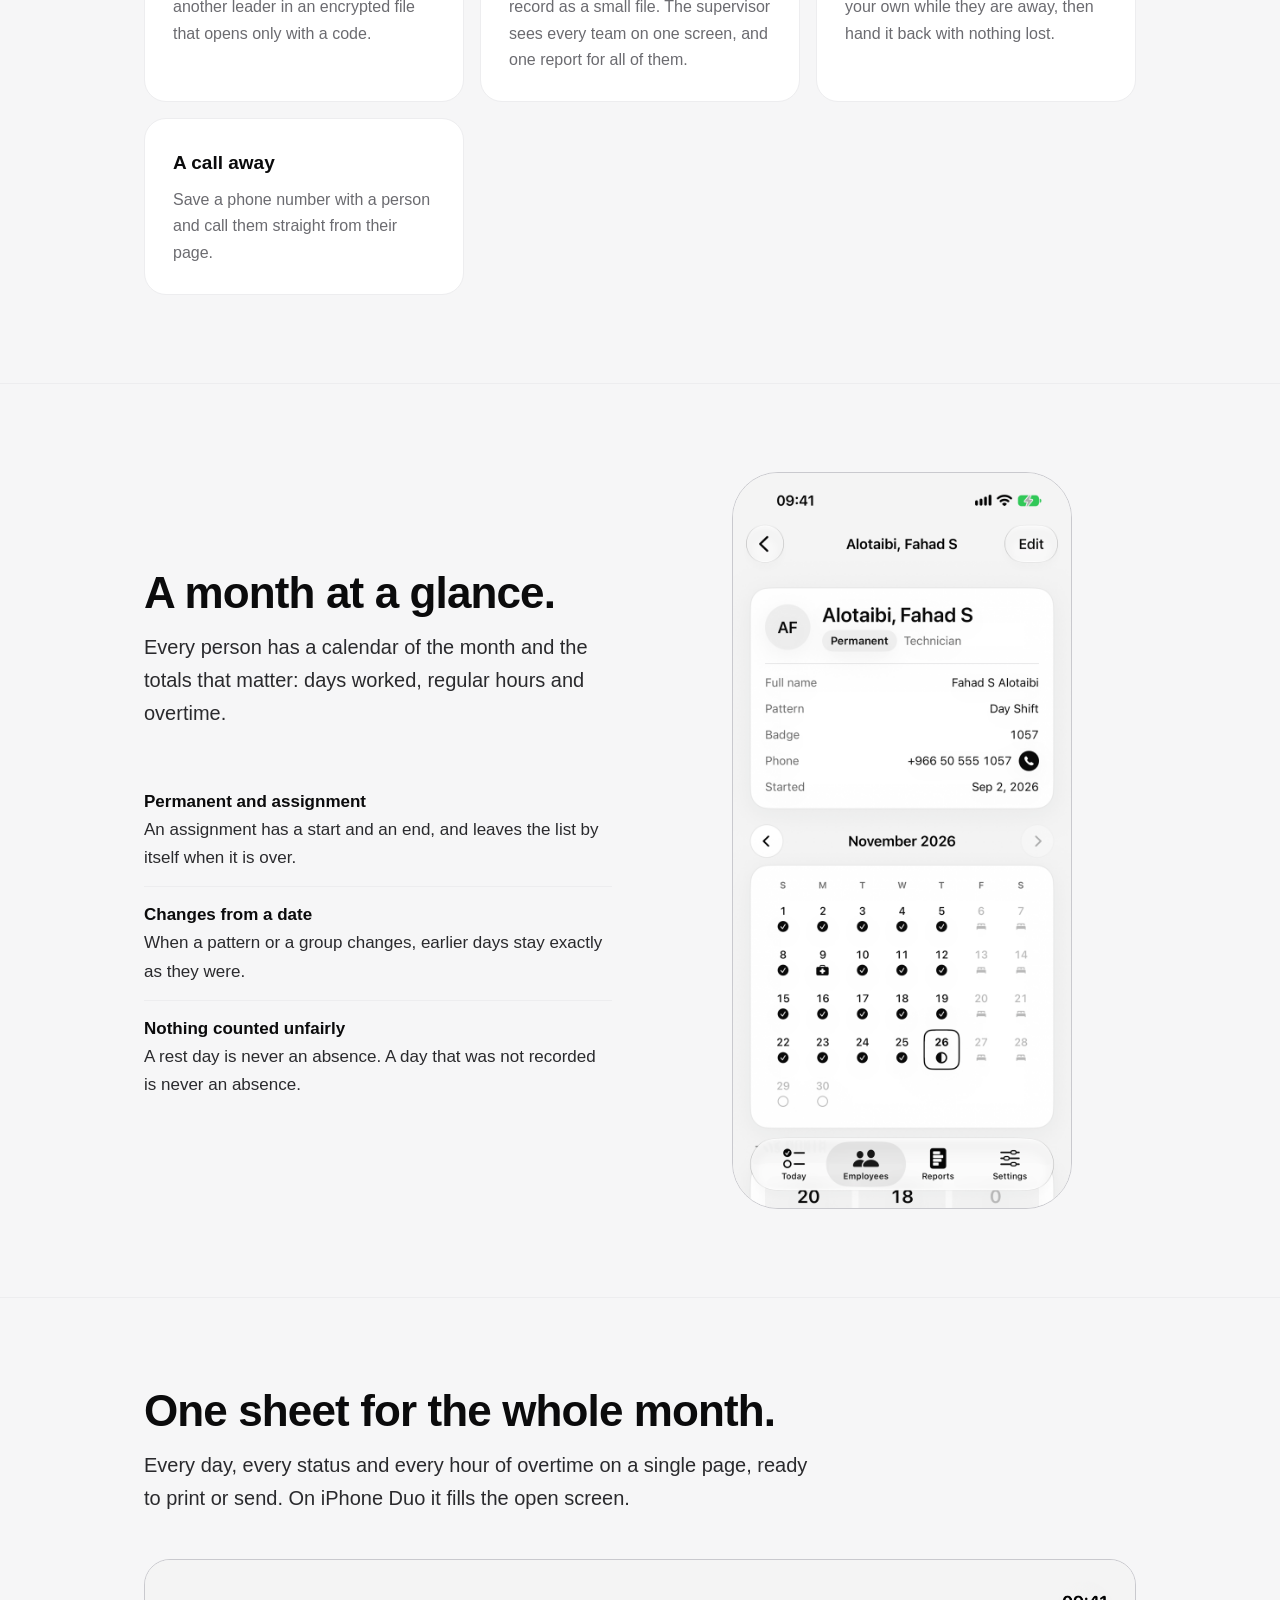
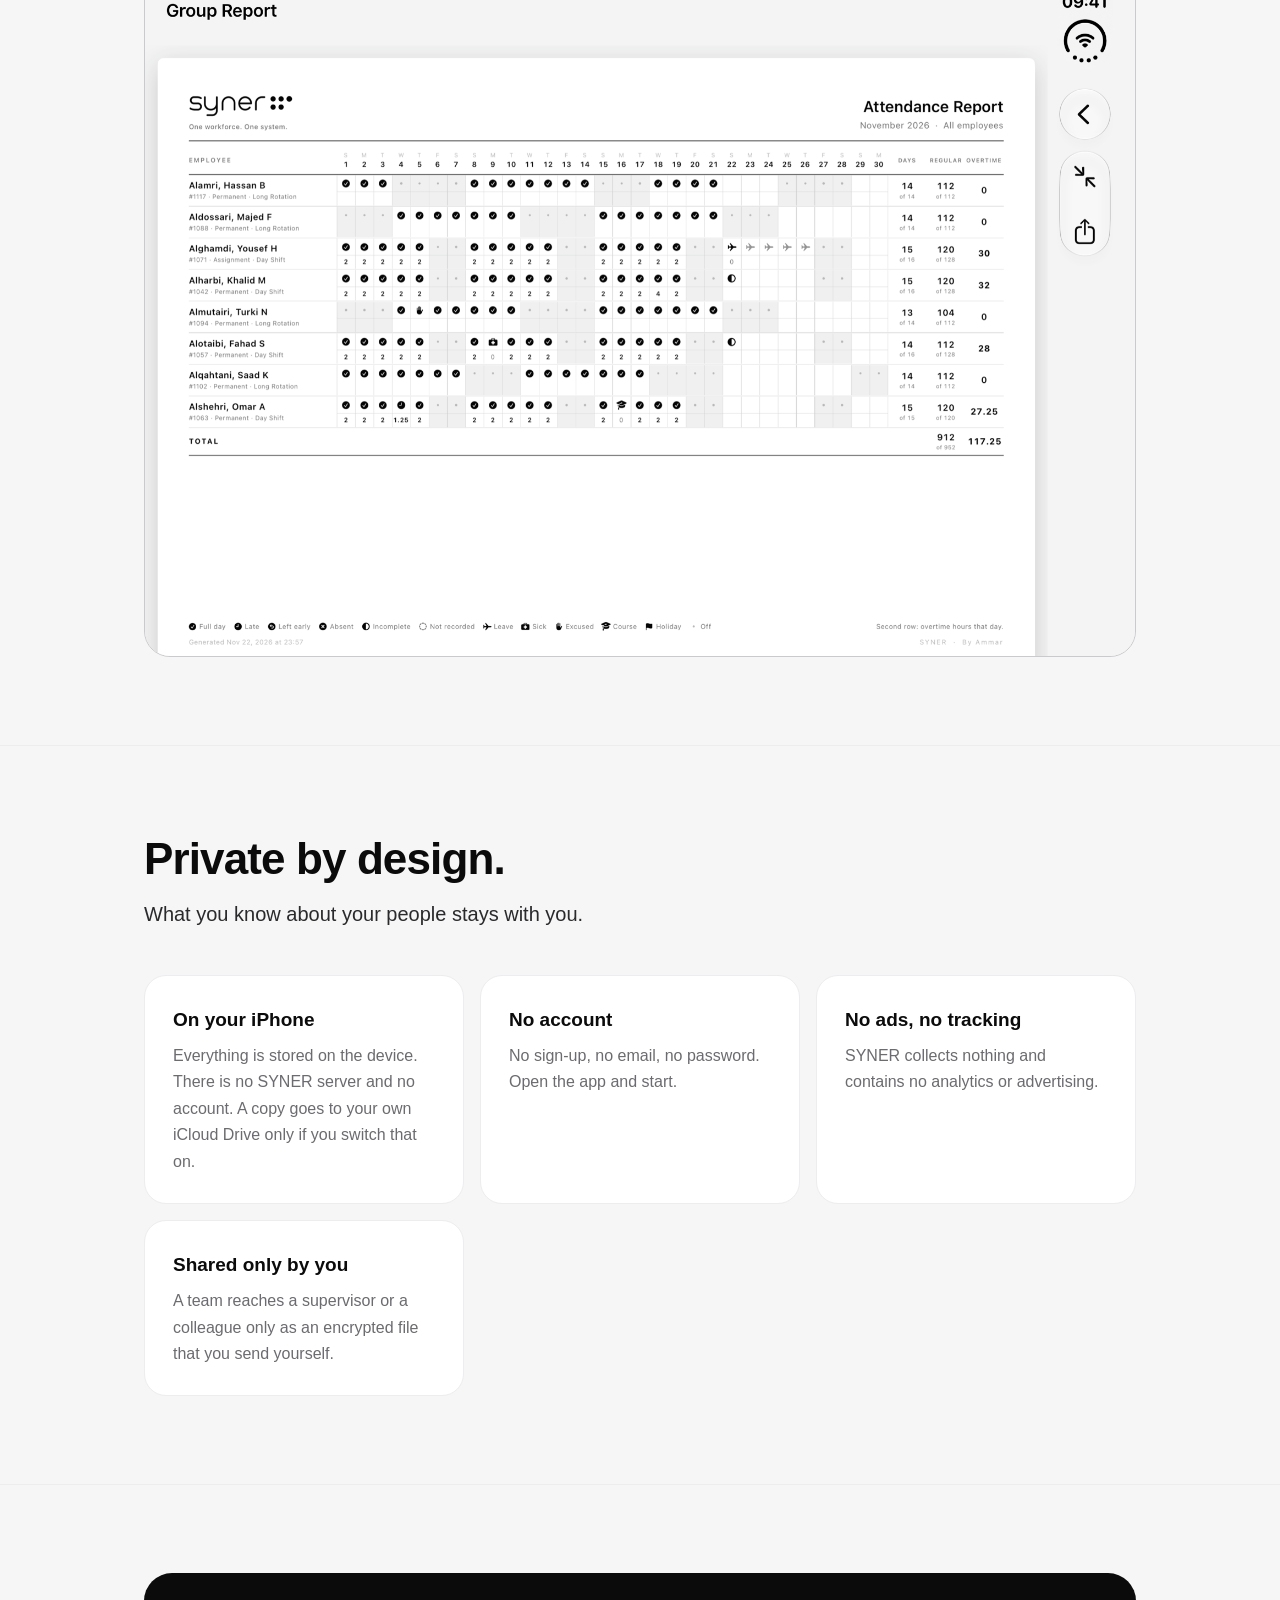
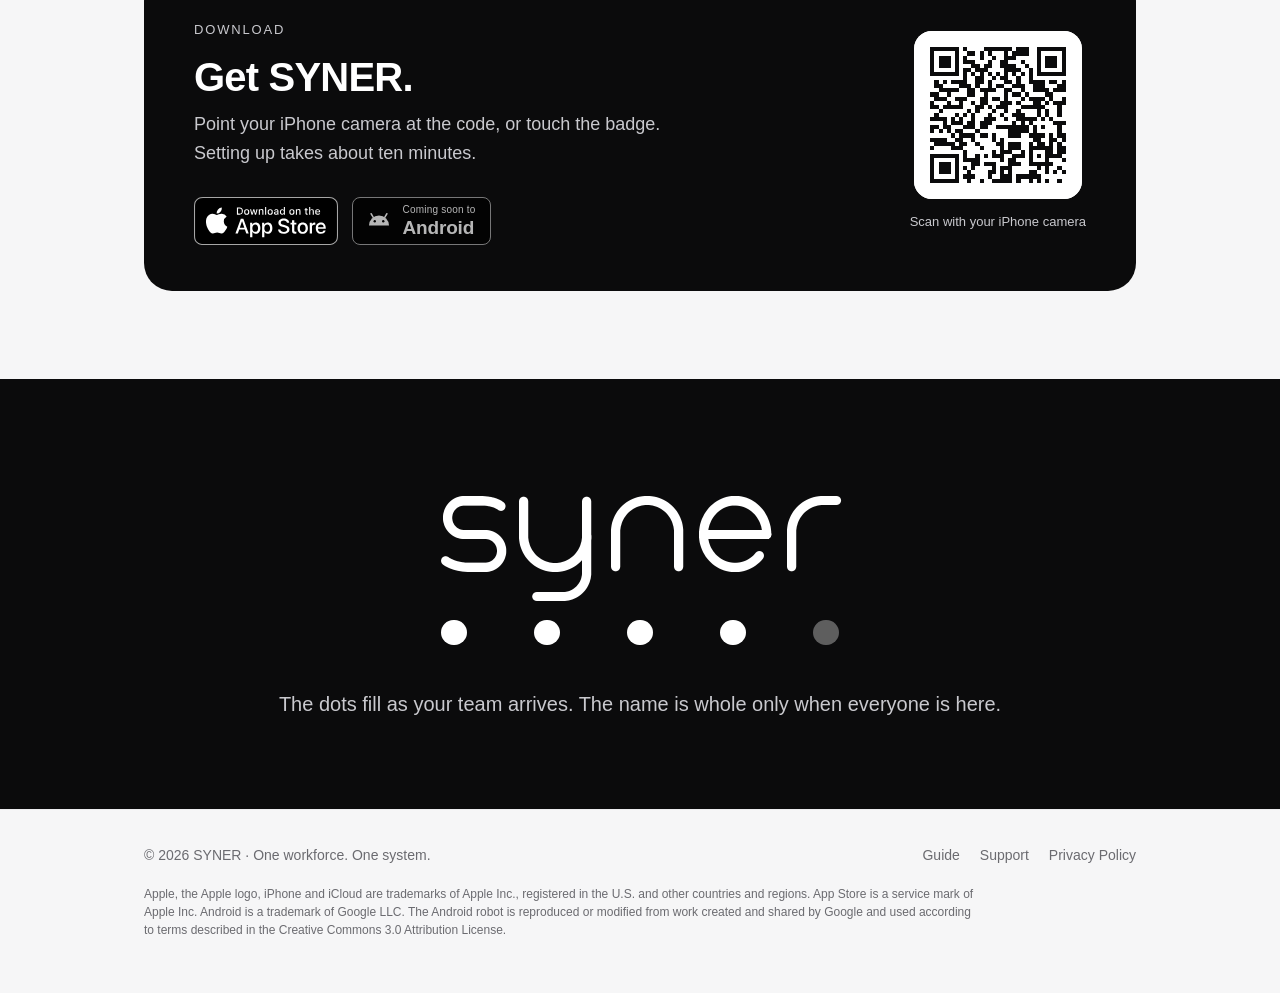
==== commit a3cea1d0: "Download section with QR and App Store badge, Android coming soon, calendar holidays guide step, new" ====
--- a/index.html
+++ b/index.html
@@ -4,7 +4,7 @@
 <meta charset="utf-8">
 <meta name="viewport" content="width=device-width, initial-scale=1">
 <title>SYNER — Team attendance and overtime</title>
-<meta name="description" content="SYNER is attendance for leaders who know their team by name. One touch, twice a day: shifts, leave and overtime for any work pattern, kept privately on your iPhone.">
+<meta name="description" content="SYNER is attendance for leaders who know their team by name. One touch, twice a day: shifts, leave, holidays and overtime for any work pattern, kept privately on your iPhone. Download it on the App Store.">
 <meta property="og:title" content="SYNER — One workforce. One system.">
 <meta property="og:description" content="Attendance, shifts, leave and overtime for your whole team. Private, on your iPhone.">
 <meta property="og:image" content="img/social.png">
@@ -23,7 +23,11 @@
   <div class="copy">
     <h1>One touch,<br>twice a day.</h1>
     <p>SYNER is attendance for leaders who know their team by name. Shifts, leave and overtime for any way of working, kept privately on your iPhone.</p>
-    <a class="badge solid" href="guide.html">Step-by-step guide</a><a class="badge" href="support.html">Get help</a>
+    <div class="stores">
+    <a class="store" href="https://apps.apple.com/us/app/syner/id6838074198"><img src="img/app-store-badge.svg" alt="Download on the App Store" width="144" height="48"></a>
+    <span class="soon" role="img" aria-label="Coming soon to Android"><svg viewBox="0 0 24 24" aria-hidden="true"><path fill="currentColor" d="M4 18a8 8 0 0 1 16 0z"/><path d="M7.4 11.5 5.7 8.6M16.6 11.5l1.7-2.9" stroke="currentColor" stroke-width="1.2" stroke-linecap="round" fill="none"/><circle cx="8.6" cy="14.6" r=".95" fill="#000"/><circle cx="15.4" cy="14.6" r=".95" fill="#000"/></svg><span><small>Coming soon to</small><b>Android</b></span></span>
+    </div>
+    <p class="more">New here? Read the <a href="guide.html">step-by-step guide</a>.</p>
   </div>
   <div class="shot"><img src="img/01-today.png" alt="The Today screen in SYNER: each person with a tick for the start and the end of the shift" width="782" height="1700"></div>
 </div></section>
@@ -35,11 +39,13 @@
     <div class="card dark"><h3>One touch, twice a day</h3><p>Mark each person present at the start of the shift and again at the end. Times are the full shift unless you change them.</p></div>
     <div class="card"><h3>Every way of working</h3><p>Five and six day weeks, short and long rotations, any number of groups, day and night shifts, and a different overtime for each day.</p></div>
     <div class="card"><h3>The full picture of each day</h3><p>On duty, Leave, Sick, Excused, Course or Holiday. Leave is set once for the whole period.</p></div>
+    <div class="card"><h3>Calendar holidays</h3><p>Enter a holiday once for the whole team. One that falls on the same dates can repeat every year by itself, and finished years fold away.</p></div>
     <div class="card"><h3>Hours you can trust</h3><p>Regular hours and overtime are counted separately, day by day. Add or take away overtime for any single day.</p></div>
     <div class="card"><h3>Reports ready to share</h3><p>A clear monthly sheet for the whole team or for one person, as PDF or CSV.</p></div>
     <div class="card"><h3>Hand over safely</h3><p>Pass your data, or one employee, to another leader in an encrypted file that opens only with a code.</p></div>
     <div class="card"><h3>Leaders and supervisors</h3><p>Each leader sends their team's record as a small file. The supervisor sees every team on one screen, and one report for all of them.</p></div>
     <div class="card"><h3>Cover for a colleague</h3><p>Record a colleague's team beside your own while they are away, then hand it back with nothing lost.</p></div>
+    <div class="card"><h3>A call away</h3><p>Save a phone number with a person and call them straight from their page.</p></div>
   </div>
 </div></section>
 
@@ -53,7 +59,7 @@
       <li><b>Nothing counted unfairly</b>A rest day is never an absence. A day that was not recorded is never an absence.</li>
     </ul>
   </div>
-  <img src="img/03-person.png" alt="An employee's month calendar in SYNER" width="782" height="1700" loading="lazy">
+  <img src="img/03-person.png" alt="An employee's page in SYNER: their details with a call button, and the calendar of the month" width="782" height="1700" loading="lazy">
 </div></section>
 
 <section class="line"><div class="wrap wide">
@@ -66,10 +72,25 @@
   <h2>Private by design.</h2>
   <p class="lead">What you know about your people stays with you.</p>
   <div class="cards">
-    <div class="card"><h3>On your iPhone only</h3><p>Everything is stored on the device. There is no server and no cloud copy.</p></div>
+    <div class="card"><h3>On your iPhone</h3><p>Everything is stored on the device. There is no SYNER server and no account. A copy goes to your own iCloud Drive only if you switch that on.</p></div>
     <div class="card"><h3>No account</h3><p>No sign-up, no email, no password. Open the app and start.</p></div>
     <div class="card"><h3>No ads, no tracking</h3><p>SYNER collects nothing and contains no analytics or advertising.</p></div>
     <div class="card"><h3>Shared only by you</h3><p>A team reaches a supervisor or a colleague only as an encrypted file that you send yourself.</p></div>
+  </div>
+</div></section>
+
+<section class="line"><div class="wrap">
+  <div class="get" id="get">
+    <div>
+      <p class="eyebrow">Download</p>
+      <h2>Get SYNER.</h2>
+      <p>Point your iPhone camera at the code, or touch the badge. Setting up takes about ten minutes.</p>
+      <div class="stores">
+      <a class="store" href="https://apps.apple.com/us/app/syner/id6838074198"><img src="img/app-store-badge.svg" alt="Download on the App Store" width="144" height="48"></a>
+      <span class="soon" role="img" aria-label="Coming soon to Android"><svg viewBox="0 0 24 24" aria-hidden="true"><path fill="currentColor" d="M4 18a8 8 0 0 1 16 0z"/><path d="M7.4 11.5 5.7 8.6M16.6 11.5l1.7-2.9" stroke="currentColor" stroke-width="1.2" stroke-linecap="round" fill="none"/><circle cx="8.6" cy="14.6" r=".95" fill="#000"/><circle cx="15.4" cy="14.6" r=".95" fill="#000"/></svg><span><small>Coming soon to</small><b>Android</b></span></span>
+    </div>
+    </div>
+    <a class="qr" href="https://apps.apple.com/us/app/syner/id6838074198"><img src="img/qr-app-store.svg" alt="QR code that opens SYNER on the App Store" width="168" height="168" loading="lazy"><span>Scan with your iPhone camera</span></a>
   </div>
 </div></section>
 
@@ -82,6 +103,7 @@
 <footer><div class="wrap">
   <span>© 2026 SYNER · One workforce. One system.</span>
   <span><a href="guide.html">Guide</a><a href="support.html">Support</a><a href="privacy.html">Privacy Policy</a></span>
+  <p class="legal">Apple, the Apple logo, iPhone and iCloud are trademarks of Apple Inc., registered in the U.S. and other countries and regions. App Store is a service mark of Apple Inc. Android is a trademark of Google LLC. The Android robot is reproduced or modified from work created and shared by Google and used according to terms described in the Creative Commons 3.0 Attribution License.</p>
 </div></footer>
 </body>
 </html>
--- a/style.css
+++ b/style.css
@@ -145,3 +145,34 @@
   .pin { width: 22px; height: 22px; font-size: 11px; }
   nav a { margin-left: 14px; }
 }
+
+/* Download: the App Store badge, Android to come, and a code to scan */
+.stores { display: flex; flex-wrap: wrap; gap: 14px; align-items: center; }
+.store { display: block; line-height: 0; border-radius: 8px; }
+.store img { display: block; height: 48px; width: auto; }
+.soon { display: inline-flex; align-items: center; gap: 9px; height: 48px; padding: 0 15px 0 11px; border: 1px solid #a6a6a6; border-radius: 8px; background: #000; color: #fff; opacity: .7; line-height: 1; cursor: default; }
+.soon svg { width: 30px; height: 30px; flex: none; margin-top: -6px; }
+.soon small { display: block; font-size: 10px; letter-spacing: .02em; margin-bottom: 3px; }
+.soon b { display: block; font-size: 19px; font-weight: 600; letter-spacing: -.01em; }
+.hero .stores { margin-bottom: 22px; }
+.hero p.more { font-size: 15px; margin: 0; color: var(--mist); }
+.hero p.more a { color: #fff; text-underline-offset: 3px; }
+.get { background: var(--ink); color: #fff; border-radius: 28px; padding: 46px 50px; display: grid; grid-template-columns: minmax(0, 1fr) auto; gap: 44px; align-items: center; scroll-margin-top: 16px; }
+.get .eyebrow { margin: 0 0 14px; font-size: 13px; letter-spacing: .14em; text-transform: uppercase; color: var(--mist); }
+.get h2 { color: #fff; margin: 0 0 10px; font-size: clamp(28px, 3.6vw, 40px); }
+.get p { color: var(--mist); font-size: 18px; margin: 0 0 28px; max-width: 27em; }
+.qr { display: block; text-decoration: none; text-align: center; }
+.qr img { display: block; width: 168px; height: 168px; border-radius: 18px; background: #fff; margin: 0 auto; }
+.qr span { display: block; margin-top: 12px; font-size: 13px; color: var(--mist); }
+.get-wrap { padding-top: 34px; }
+.page .get { margin-top: 56px; padding: 34px 36px; gap: 32px; }
+.page .get h2 { margin: 0 0 8px; font-size: 26px; }
+.page .get p { color: var(--mist); font-size: 16px; margin-bottom: 22px; }
+.page .get .eyebrow { margin-bottom: 12px; font-size: 13px; }
+.page .get .qr img { width: 132px; height: 132px; border-radius: 14px; }
+.legal { flex-basis: 100%; margin: 6px 0 0; font-size: 12px; line-height: 1.5; color: var(--slate); max-width: 70em; }
+@media (max-width: 700px) {
+  .get, .page .get { grid-template-columns: 1fr; padding: 34px 26px; gap: 30px; }
+  .qr { text-align: left; }
+  .qr img, .page .get .qr img { width: 148px; height: 148px; margin: 0; }
+}
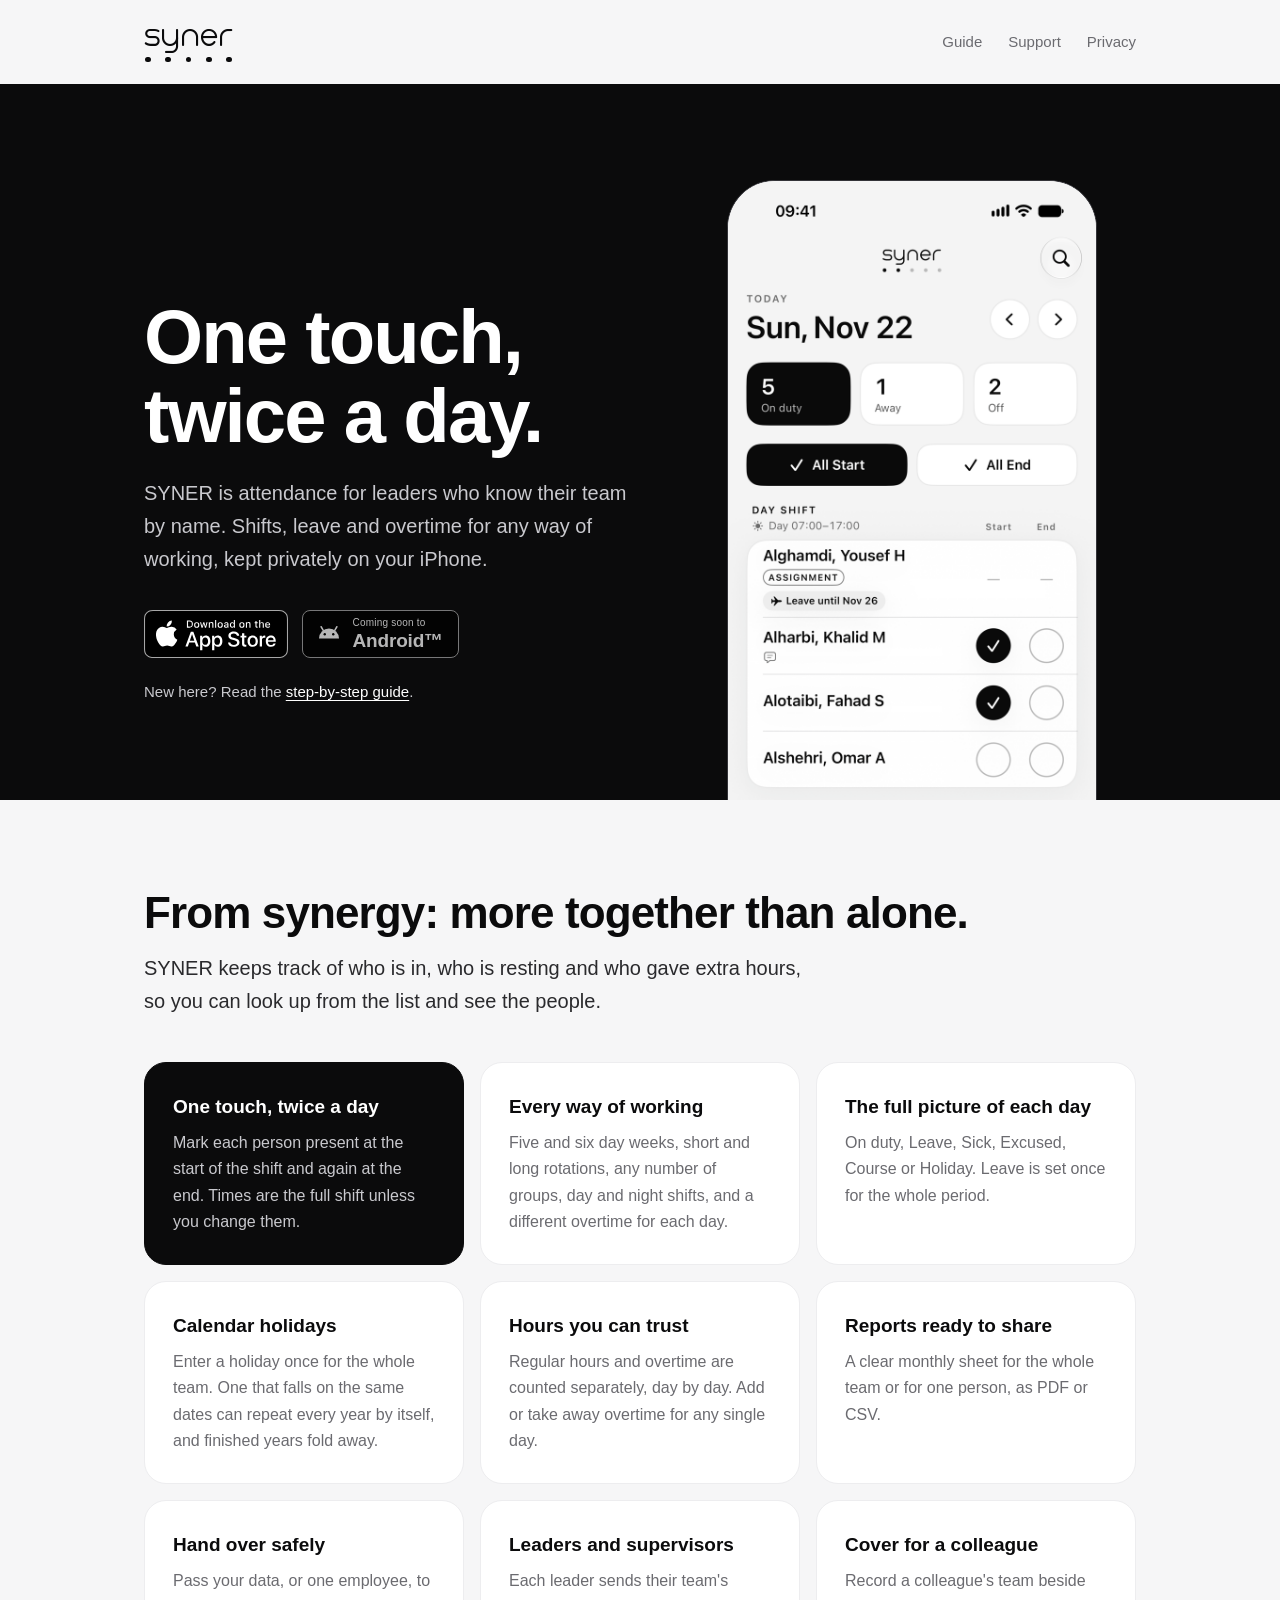
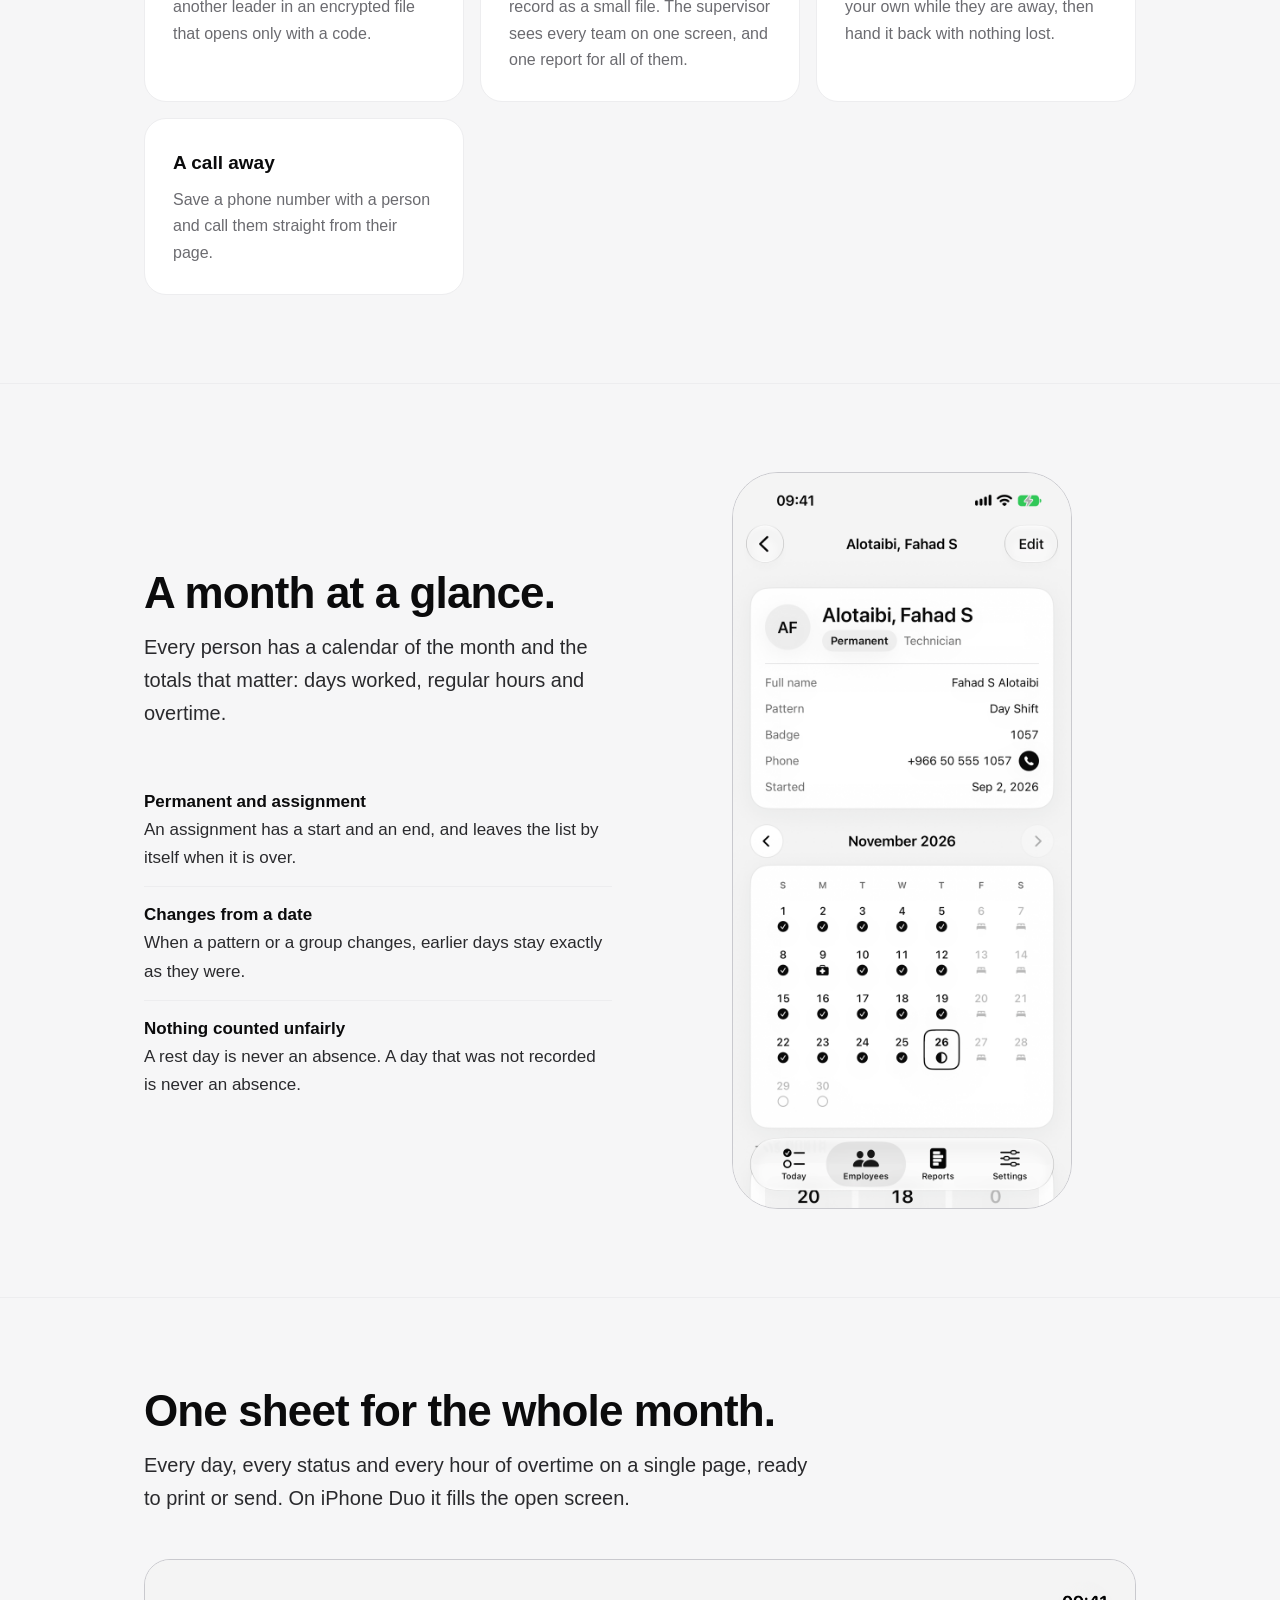
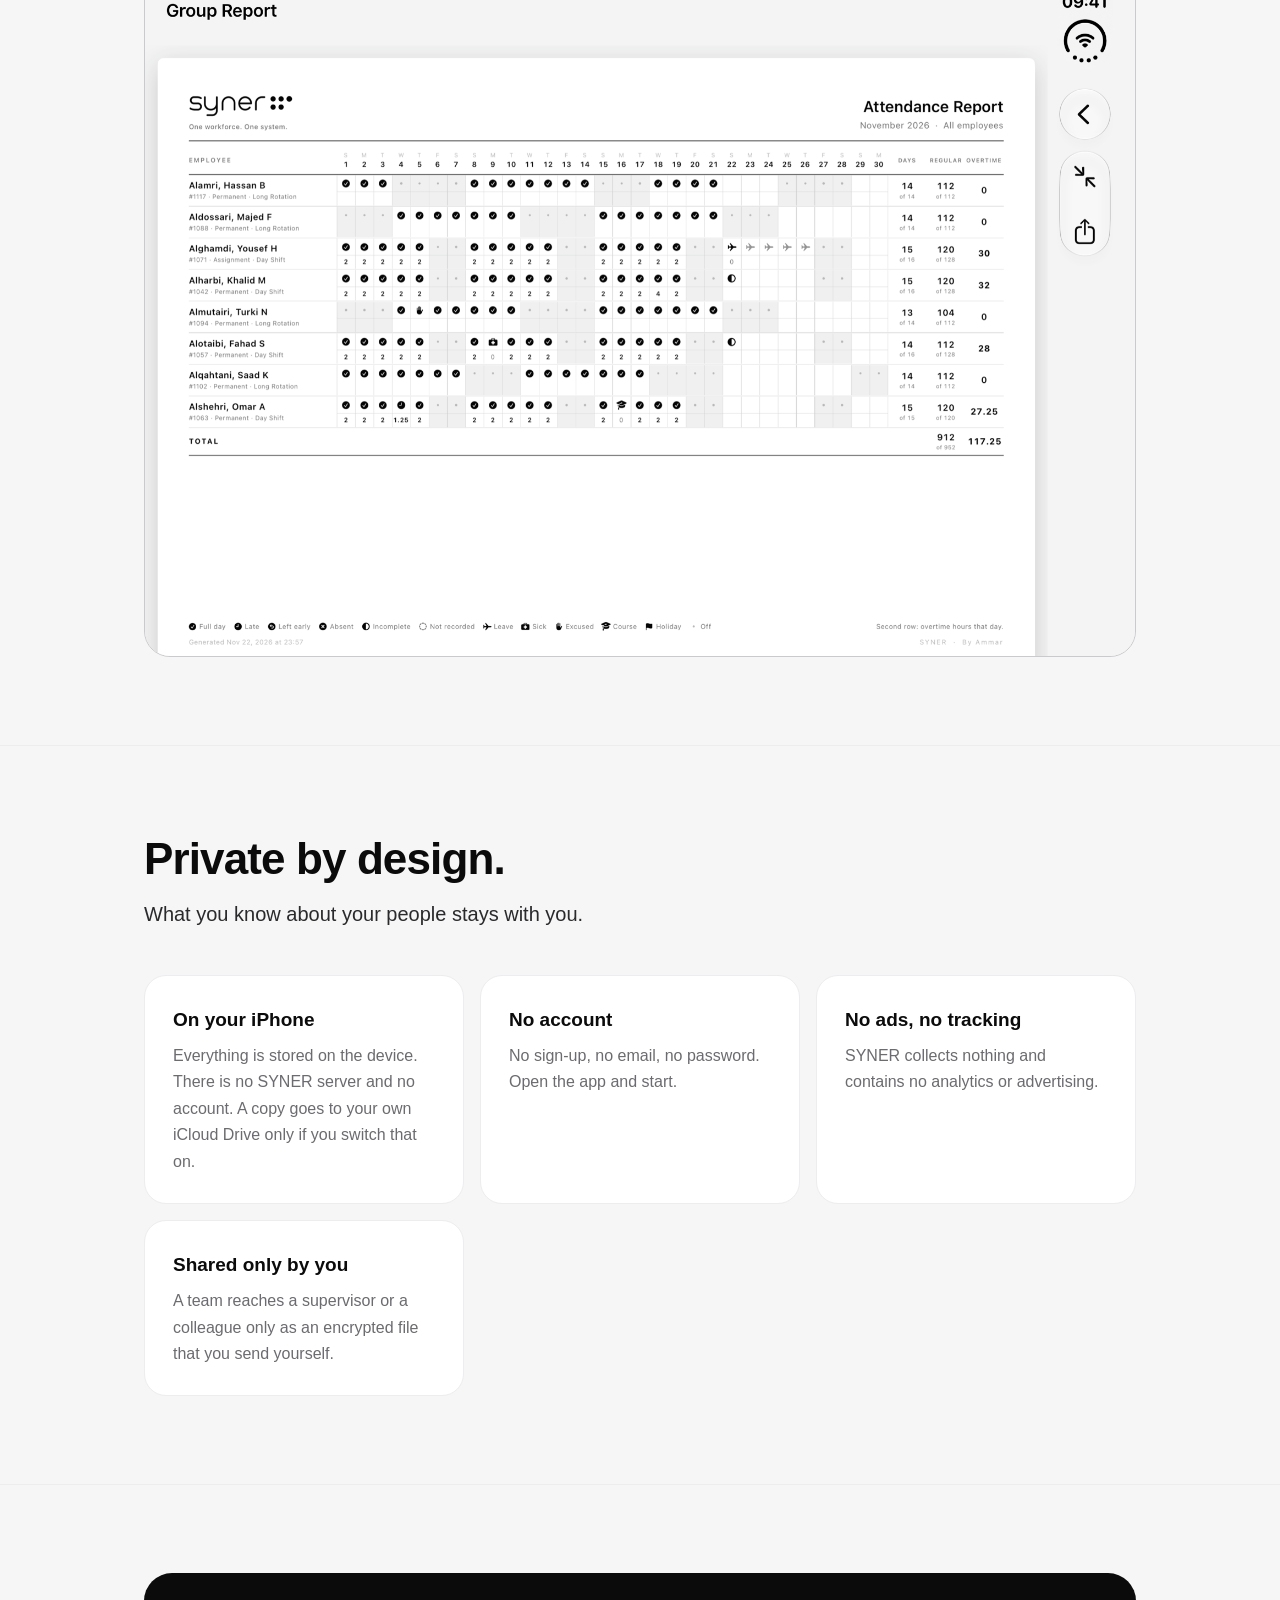
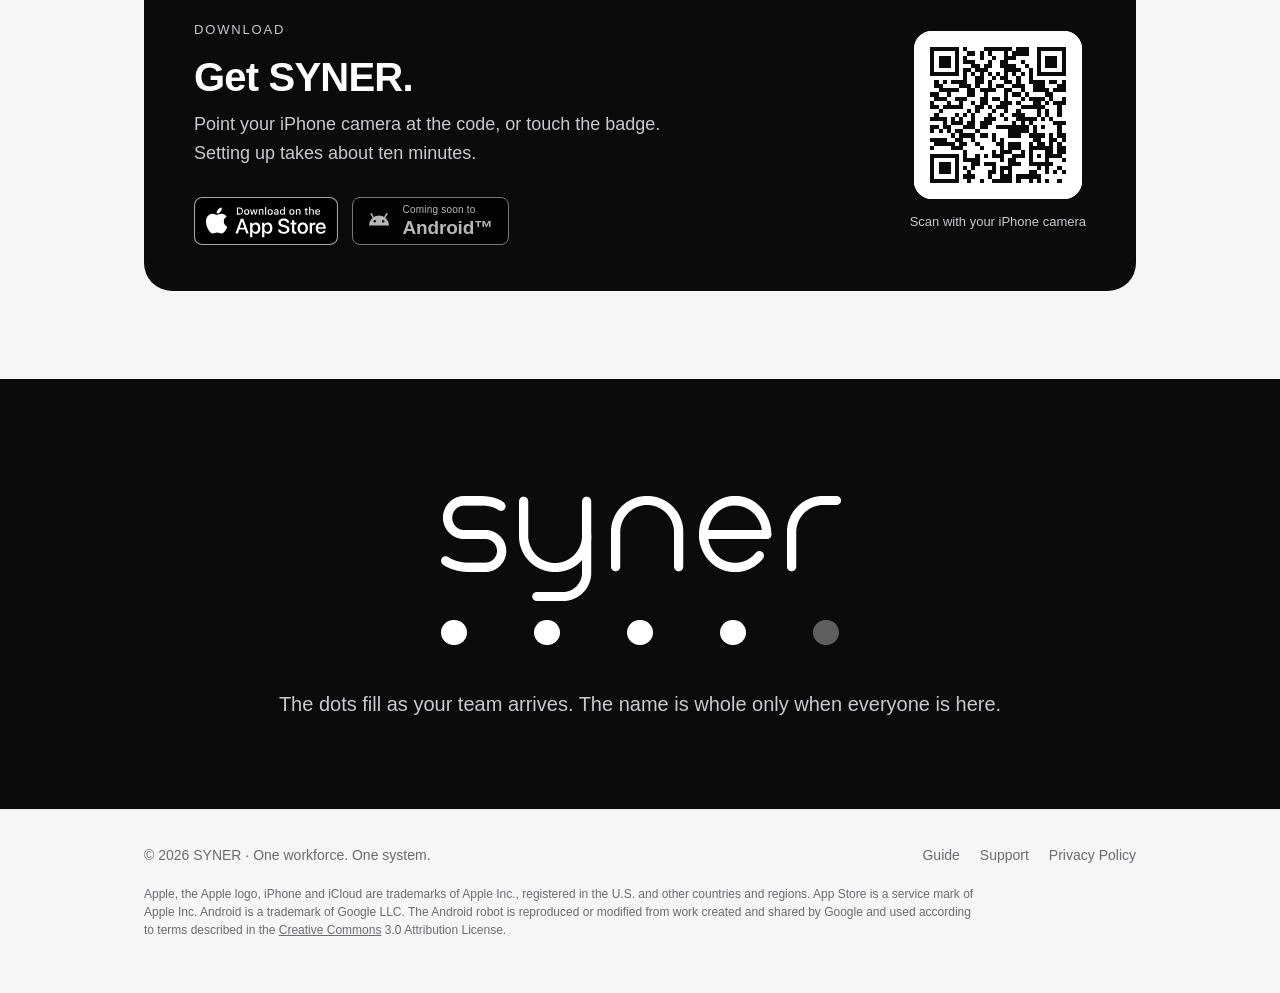
==== commit aeadc173: "Android trademark symbol and Creative Commons licence link per Google brand guidelines Co-Authored-B" ====
--- a/index.html
+++ b/index.html
@@ -25,7 +25,7 @@
     <p>SYNER is attendance for leaders who know their team by name. Shifts, leave and overtime for any way of working, kept privately on your iPhone.</p>
     <div class="stores">
     <a class="store" href="https://apps.apple.com/us/app/syner/id6838074198"><img src="img/app-store-badge.svg" alt="Download on the App Store" width="144" height="48"></a>
-    <span class="soon" role="img" aria-label="Coming soon to Android"><svg viewBox="0 0 24 24" aria-hidden="true"><path fill="currentColor" d="M4 18a8 8 0 0 1 16 0z"/><path d="M7.4 11.5 5.7 8.6M16.6 11.5l1.7-2.9" stroke="currentColor" stroke-width="1.2" stroke-linecap="round" fill="none"/><circle cx="8.6" cy="14.6" r=".95" fill="#000"/><circle cx="15.4" cy="14.6" r=".95" fill="#000"/></svg><span><small>Coming soon to</small><b>Android</b></span></span>
+    <span class="soon" role="img" aria-label="Coming soon to Android"><svg viewBox="0 0 24 24" aria-hidden="true"><path fill="currentColor" d="M4 18a8 8 0 0 1 16 0z"/><path d="M7.4 11.5 5.7 8.6M16.6 11.5l1.7-2.9" stroke="currentColor" stroke-width="1.2" stroke-linecap="round" fill="none"/><circle cx="8.6" cy="14.6" r=".95" fill="#000"/><circle cx="15.4" cy="14.6" r=".95" fill="#000"/></svg><span><small>Coming soon to</small><b>Android™</b></span></span>
     </div>
     <p class="more">New here? Read the <a href="guide.html">step-by-step guide</a>.</p>
   </div>
@@ -87,7 +87,7 @@
       <p>Point your iPhone camera at the code, or touch the badge. Setting up takes about ten minutes.</p>
       <div class="stores">
       <a class="store" href="https://apps.apple.com/us/app/syner/id6838074198"><img src="img/app-store-badge.svg" alt="Download on the App Store" width="144" height="48"></a>
-      <span class="soon" role="img" aria-label="Coming soon to Android"><svg viewBox="0 0 24 24" aria-hidden="true"><path fill="currentColor" d="M4 18a8 8 0 0 1 16 0z"/><path d="M7.4 11.5 5.7 8.6M16.6 11.5l1.7-2.9" stroke="currentColor" stroke-width="1.2" stroke-linecap="round" fill="none"/><circle cx="8.6" cy="14.6" r=".95" fill="#000"/><circle cx="15.4" cy="14.6" r=".95" fill="#000"/></svg><span><small>Coming soon to</small><b>Android</b></span></span>
+      <span class="soon" role="img" aria-label="Coming soon to Android"><svg viewBox="0 0 24 24" aria-hidden="true"><path fill="currentColor" d="M4 18a8 8 0 0 1 16 0z"/><path d="M7.4 11.5 5.7 8.6M16.6 11.5l1.7-2.9" stroke="currentColor" stroke-width="1.2" stroke-linecap="round" fill="none"/><circle cx="8.6" cy="14.6" r=".95" fill="#000"/><circle cx="15.4" cy="14.6" r=".95" fill="#000"/></svg><span><small>Coming soon to</small><b>Android™</b></span></span>
     </div>
     </div>
     <a class="qr" href="https://apps.apple.com/us/app/syner/id6838074198"><img src="img/qr-app-store.svg" alt="QR code that opens SYNER on the App Store" width="168" height="168" loading="lazy"><span>Scan with your iPhone camera</span></a>
@@ -103,7 +103,7 @@
 <footer><div class="wrap">
   <span>© 2026 SYNER · One workforce. One system.</span>
   <span><a href="guide.html">Guide</a><a href="support.html">Support</a><a href="privacy.html">Privacy Policy</a></span>
-  <p class="legal">Apple, the Apple logo, iPhone and iCloud are trademarks of Apple Inc., registered in the U.S. and other countries and regions. App Store is a service mark of Apple Inc. Android is a trademark of Google LLC. The Android robot is reproduced or modified from work created and shared by Google and used according to terms described in the Creative Commons 3.0 Attribution License.</p>
+  <p class="legal">Apple, the Apple logo, iPhone and iCloud are trademarks of Apple Inc., registered in the U.S. and other countries and regions. App Store is a service mark of Apple Inc. Android is a trademark of Google LLC. The Android robot is reproduced or modified from work created and shared by Google and used according to terms described in the <a href="https://creativecommons.org/licenses/by/3.0/" rel="license noopener">Creative Commons</a> 3.0 Attribution License.</p>
 </div></footer>
 </body>
 </html>
--- a/style.css
+++ b/style.css
@@ -176,3 +176,4 @@
   .qr { text-align: left; }
   .qr img, .page .get .qr img { width: 148px; height: 148px; margin: 0; }
 }
+.legal a { margin: 0; color: inherit; text-decoration: underline; }
